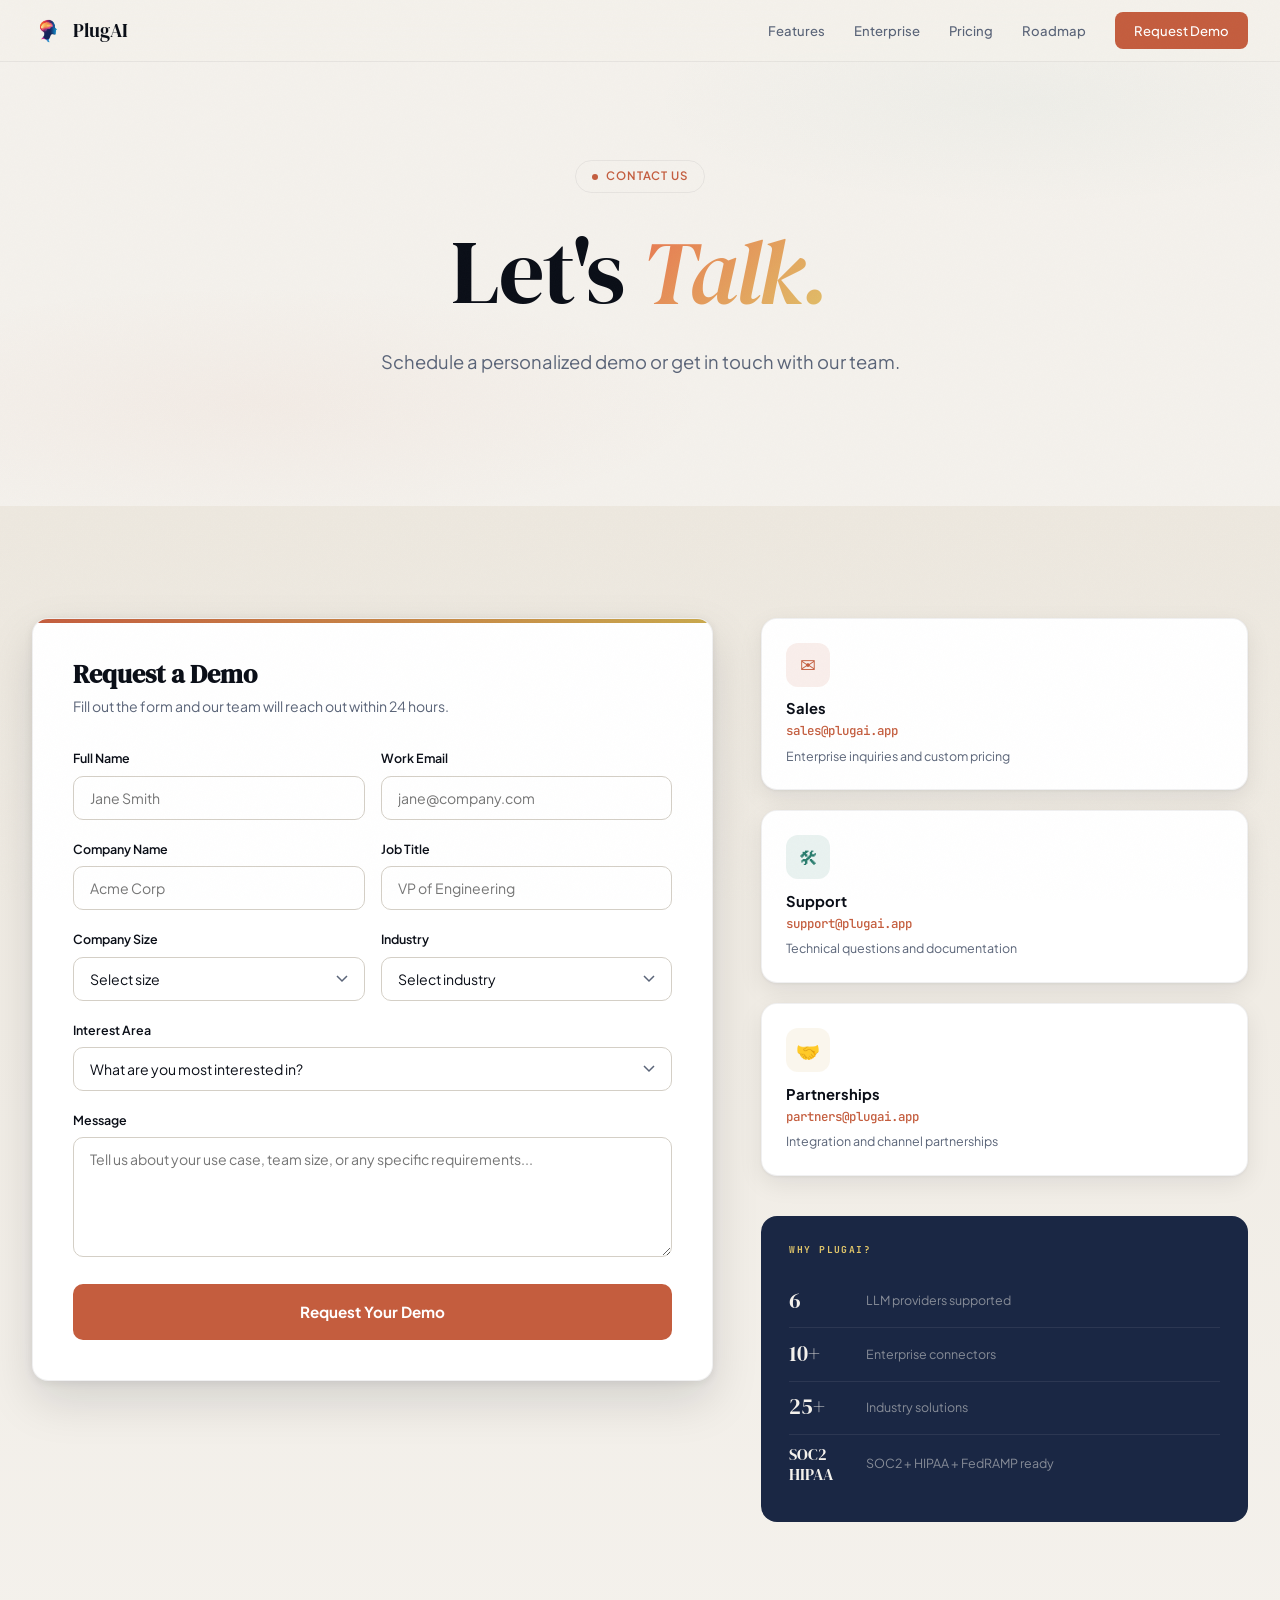
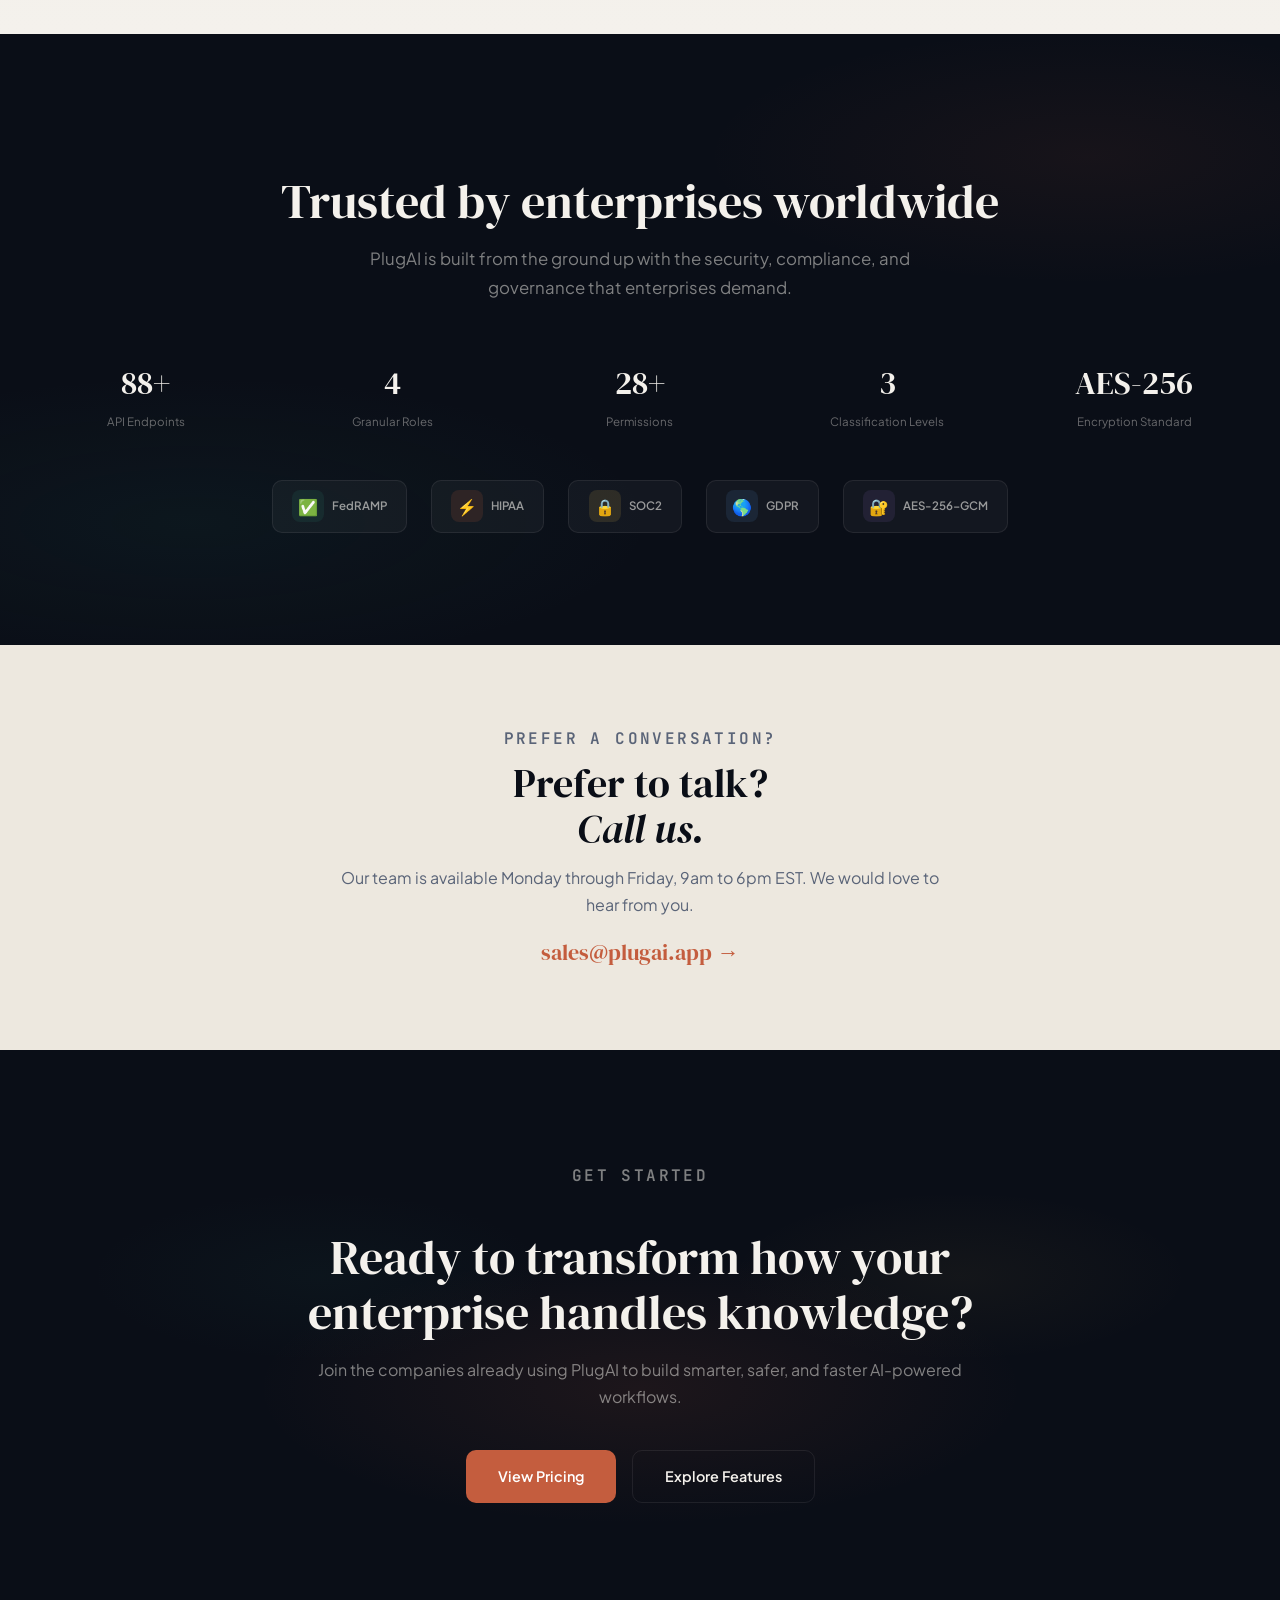
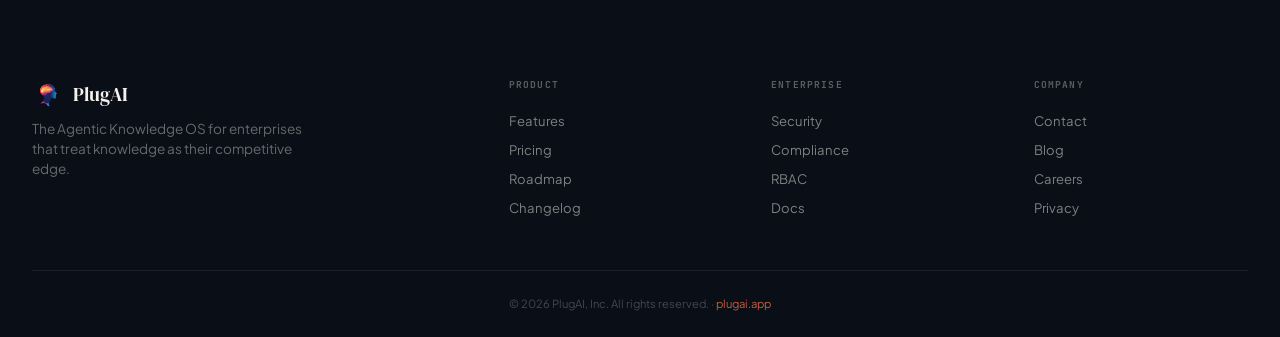
==== contact.html @ fadac8b7 "Add website pages, styles, and assets Co-Authored-By: Claude Opus 4.6 (1M context) <noreply@anthropi" ====
<!DOCTYPE html>
<html lang="en">
<head>
<meta charset="UTF-8">
<meta name="viewport" content="width=device-width, initial-scale=1.0">
<title>PlugAI — Contact & Request a Demo</title>
<link rel="preconnect" href="https://fonts.googleapis.com">
<link rel="preconnect" href="https://fonts.gstatic.com" crossorigin>
<link href="https://fonts.googleapis.com/css2?family=DM+Serif+Display:ital@0;1&family=JetBrains+Mono:wght@400;500;600&family=Plus+Jakarta+Sans:wght@300;400;500;600;700;800&display=swap" rel="stylesheet">
<link rel="stylesheet" href="style.css">
<style>
/* PAGE-SPECIFIC: Contact & Demo */

/* Hero compact */
.contact-hero{
  min-height:auto;padding:10rem 2rem 5rem;
}
.contact-hero .hero-inner{max-width:700px;}

/* Form area gradient */
.form-area{
  background:white;border-radius:var(--radius);padding:2.5rem;
  box-shadow:var(--shadow-lg);border:1px solid var(--edge);
  position:relative;overflow:hidden;
}
.form-area::before{
  content:'';position:absolute;top:0;left:0;right:0;height:4px;
  background:linear-gradient(90deg,var(--accent),var(--gold),var(--teal),var(--accent));
  background-size:300% 100%;
  animation:formGrad 6s ease-in-out infinite;
}
@keyframes formGrad{0%,100%{background-position:0% 50%}50%{background-position:100% 50%}}

.form-area h3{
  font-family:'DM Serif Display',serif;font-size:1.6rem;
  margin-bottom:.35rem;
}
.form-area .form-subtitle{
  font-size:.88rem;color:var(--slate);margin-bottom:2rem;
}

.form-row{display:grid;grid-template-columns:1fr 1fr;gap:1rem;}

.form-select{
  appearance:none;
  background-image:url("data:image/svg+xml,%3Csvg xmlns='http://www.w3.org/2000/svg' width='12' height='8'%3E%3Cpath d='M1 1l5 5 5-5' stroke='%235a6478' stroke-width='1.5' fill='none'/%3E%3C/svg%3E");
  background-repeat:no-repeat;background-position:right 1rem center;
  padding-right:2.5rem;cursor:pointer;
}

.btn-submit{
  width:100%;padding:1rem;border-radius:var(--radius-sm);
  background:var(--accent);color:white;border:none;
  font-size:.95rem;font-weight:700;cursor:pointer;
  transition:all .3s;position:relative;overflow:hidden;
}
.btn-submit:hover{background:var(--accent-glow);transform:translateY(-1px);box-shadow:0 8px 24px rgba(196,93,62,.25);}
.btn-submit::after{
  content:'';position:absolute;top:50%;left:50%;
  width:0;height:0;border-radius:50%;
  background:rgba(255,255,255,.15);
  transition:width .5s,height .5s,top .5s,left .5s;
}

/* Contact cards */
.contact-card{
  background:white;border-radius:var(--radius);padding:1.5rem;
  border:1px solid var(--edge);box-shadow:var(--shadow);
  transition:all .35s ease;position:relative;overflow:hidden;
}
.contact-card::before{
  content:'';position:absolute;bottom:0;left:0;right:0;height:3px;
  transform:scaleX(0);transition:transform .35s ease;
}
.contact-card:hover{
  box-shadow:var(--shadow-lg);transform:translateY(-3px);
}
.contact-card:hover::before{transform:scaleX(1);}
.contact-card:nth-child(1)::before{background:linear-gradient(90deg,var(--accent),var(--gold));}
.contact-card:nth-child(2)::before{background:linear-gradient(90deg,var(--teal),var(--teal-light));}
.contact-card:nth-child(3)::before{background:linear-gradient(90deg,var(--gold),var(--accent));}

.contact-card-icon{
  width:44px;height:44px;border-radius:12px;
  display:flex;align-items:center;justify-content:center;
  font-size:1.2rem;margin-bottom:.85rem;
}
.contact-card h4{font-size:.92rem;font-weight:700;margin-bottom:.2rem;}
.contact-card .contact-email{
  font-family:'JetBrains Mono',monospace;font-size:.78rem;
  color:var(--accent);font-weight:500;display:block;margin-bottom:.35rem;
}
.contact-card .contact-desc{font-size:.78rem;color:var(--slate);line-height:1.5;}

/* Quick facts */
.quick-facts{
  background:var(--navy);border-radius:var(--radius);padding:1.75rem;
  margin-top:1.25rem;
}
.quick-facts h4{
  font-family:'JetBrains Mono',monospace;font-size:.6rem;font-weight:700;
  letter-spacing:.15em;text-transform:uppercase;color:var(--gold-light);
  margin-bottom:1.25rem;
}
.fact-item{
  display:flex;align-items:center;gap:.75rem;
  padding:.55rem 0;border-bottom:1px solid var(--edge-d);
}
.fact-item:last-child{border-bottom:none;}
.fact-num{
  font-family:'DM Serif Display',serif;font-size:1.35rem;
  color:var(--paper);min-width:65px;
}
.fact-label{font-size:.78rem;color:rgba(244,241,236,.5);}

/* Two-col layout */
.contact-grid{
  display:grid;grid-template-columns:1.4fr 1fr;gap:3rem;align-items:start;
}

/* Right sidebar stack */
.contact-sidebar{display:flex;flex-direction:column;gap:1.25rem;}

/* Trust section */
.trust-stats{
  display:grid;grid-template-columns:repeat(5,1fr);gap:1.25rem;
  margin-bottom:3rem;
}
.trust-stat{text-align:center;}
.trust-stat-num{
  font-family:'DM Serif Display',serif;
  font-size:clamp(1.5rem,2.5vw,2.2rem);color:var(--paper);
}
.trust-stat-num span{color:var(--accent-glow);}
.trust-stat-label{font-size:.72rem;color:rgba(244,241,236,.4);margin-top:.25rem;}

.compliance-badges{
  display:flex;align-items:center;justify-content:center;gap:1.5rem;flex-wrap:wrap;
}
.compliance-badge{
  display:flex;align-items:center;gap:.5rem;
  padding:.6rem 1.2rem;border-radius:var(--radius-sm);
  border:1px solid var(--edge-d);background:rgba(244,241,236,.04);
  transition:all .3s;
}
.compliance-badge:hover{border-color:rgba(244,241,236,.12);background:rgba(244,241,236,.07);}
.compliance-badge-icon{
  width:32px;height:32px;border-radius:8px;
  display:flex;align-items:center;justify-content:center;font-size:1rem;
}
.compliance-badge-text{
  font-size:.72rem;font-weight:600;color:rgba(244,241,236,.6);
}

/* CTA call section */
.call-section{
  background:var(--paper-warm);padding:5rem 2rem;text-align:center;
}
.call-inner{max-width:600px;margin:0 auto;}
.call-inner h2{
  font-family:'DM Serif Display',serif;
  font-size:clamp(1.8rem,3.5vw,2.5rem);font-weight:400;
  margin-bottom:.75rem;line-height:1.15;
}
.call-inner p{font-size:1rem;color:var(--slate);line-height:1.7;margin-bottom:.5rem;}
.call-phone{
  font-family:'DM Serif Display',serif;font-size:1.4rem;
  color:var(--accent);display:inline-block;margin-top:.5rem;
}

/* Staggered reveal for contact cards */
.contact-sidebar .contact-card:nth-child(1){transition-delay:.1s;}
.contact-sidebar .contact-card:nth-child(2){transition-delay:.2s;}
.contact-sidebar .contact-card:nth-child(3){transition-delay:.3s;}

/* Form field focus label color */
.form-group:focus-within .form-label{color:var(--accent);}

/* Responsive */
@media(max-width:1024px){
  .contact-grid{grid-template-columns:1fr;gap:2.5rem;}
  .trust-stats{grid-template-columns:repeat(3,1fr);}
}
@media(max-width:768px){
  .contact-hero{padding:8rem 1.5rem 3rem;}
  .form-area{padding:1.75rem;}
  .form-row{grid-template-columns:1fr;}
  .trust-stats{grid-template-columns:repeat(2,1fr);}
  .compliance-badges{gap:.75rem;}
}
</style>
</head>
<body>

<!-- ═══ NAV (light) ═══ -->
<nav>
  <div class="nav-inner">
    <a href="index.html" class="nav-brand"><div class="nav-mark"><img src="plugai-logo.png" alt="PlugAI"></div><span>PlugAI</span></a>
    <div class="nav-menu" id="navMenu">
      <a href="features.html">Features</a><a href="enterprise.html">Enterprise</a>
      <a href="pricing.html">Pricing</a><a href="roadmap.html">Roadmap</a>
      <a href="contact.html" class="nav-cta">Request Demo</a>
    </div>
    <button class="nav-toggle" id="navToggle" aria-label="Menu"><span></span><span></span><span></span></button>
  </div>
</nav>

<!-- ═══ HERO ═══ -->
<section class="hero hero-light contact-hero">
  <div class="hero-inner">
    <div class="hero-eyebrow rv">Contact Us</div>
    <h1 class="rv" style="transition-delay:.1s;">Let's <em>Talk.</em></h1>
    <p class="hero-sub rv" style="transition-delay:.2s;">Schedule a personalized demo or get in touch with our team.</p>
  </div>
</section>

<!-- ═══ MAIN FORM + CONTACT SECTION ═══ -->
<section class="sec-warm">
  <div class="sec-inner">
    <div class="contact-grid">

      <!-- Left: Form -->
      <div class="form-area rv">
        <h3>Request a Demo</h3>
        <p class="form-subtitle">Fill out the form and our team will reach out within 24 hours.</p>
        <form id="demoForm" onsubmit="return false;">
          <div class="form-row">
            <div class="form-group">
              <label class="form-label" for="fullName">Full Name</label>
              <input class="form-input" type="text" id="fullName" name="fullName" placeholder="Jane Smith" required>
            </div>
            <div class="form-group">
              <label class="form-label" for="workEmail">Work Email</label>
              <input class="form-input" type="email" id="workEmail" name="workEmail" placeholder="jane@company.com" required>
            </div>
          </div>
          <div class="form-row">
            <div class="form-group">
              <label class="form-label" for="company">Company Name</label>
              <input class="form-input" type="text" id="company" name="company" placeholder="Acme Corp" required>
            </div>
            <div class="form-group">
              <label class="form-label" for="jobTitle">Job Title</label>
              <input class="form-input" type="text" id="jobTitle" name="jobTitle" placeholder="VP of Engineering">
            </div>
          </div>
          <div class="form-row">
            <div class="form-group">
              <label class="form-label" for="companySize">Company Size</label>
              <select class="form-select" id="companySize" name="companySize" required>
                <option value="" disabled selected>Select size</option>
                <option value="1-50">1 - 50</option>
                <option value="51-200">51 - 200</option>
                <option value="201-1000">201 - 1,000</option>
                <option value="1001-5000">1,001 - 5,000</option>
                <option value="5000+">5,000+</option>
              </select>
            </div>
            <div class="form-group">
              <label class="form-label" for="industry">Industry</label>
              <select class="form-select" id="industry" name="industry" required>
                <option value="" disabled selected>Select industry</option>
                <option value="Healthcare">Healthcare</option>
                <option value="Financial Services">Financial Services</option>
                <option value="Legal">Legal</option>
                <option value="Manufacturing">Manufacturing</option>
                <option value="Technology">Technology</option>
                <option value="Government">Government</option>
                <option value="Defense">Defense</option>
                <option value="Education">Education</option>
                <option value="Consulting">Consulting</option>
                <option value="Retail">Retail</option>
                <option value="Other">Other</option>
              </select>
            </div>
          </div>
          <div class="form-group">
            <label class="form-label" for="interest">Interest Area</label>
            <select class="form-select" id="interest" name="interest" required>
              <option value="" disabled selected>What are you most interested in?</option>
              <option value="Knowledge Management">Knowledge Management</option>
              <option value="AI Chat (CwyoD)">AI Chat (CwyoD)</option>
              <option value="Agent Builder">Agent Builder</option>
              <option value="Enterprise Security">Enterprise Security</option>
              <option value="Full Platform Demo">Full Platform Demo</option>
            </select>
          </div>
          <div class="form-group">
            <label class="form-label" for="message">Message</label>
            <textarea class="form-textarea" id="message" name="message" placeholder="Tell us about your use case, team size, or any specific requirements..."></textarea>
          </div>
          <button type="submit" class="btn-submit">Request Your Demo</button>
        </form>
      </div>

      <!-- Right: Contact info + Quick facts -->
      <div class="contact-sidebar">

        <!-- Sales -->
        <div class="contact-card rv">
          <div class="contact-card-icon" style="background:rgba(196,93,62,.1);color:var(--accent);">&#9993;</div>
          <h4>Sales</h4>
          <a href="mailto:sales@plugai.app" class="contact-email">sales@plugai.app</a>
          <p class="contact-desc">Enterprise inquiries and custom pricing</p>
        </div>

        <!-- Support -->
        <div class="contact-card rv">
          <div class="contact-card-icon" style="background:rgba(42,125,110,.1);color:var(--teal);">&#128736;</div>
          <h4>Support</h4>
          <a href="mailto:support@plugai.app" class="contact-email">support@plugai.app</a>
          <p class="contact-desc">Technical questions and documentation</p>
        </div>

        <!-- Partnerships -->
        <div class="contact-card rv">
          <div class="contact-card-icon" style="background:rgba(201,168,76,.1);color:var(--gold);">&#129309;</div>
          <h4>Partnerships</h4>
          <a href="mailto:partners@plugai.app" class="contact-email">partners@plugai.app</a>
          <p class="contact-desc">Integration and channel partnerships</p>
        </div>

        <!-- Quick Facts -->
        <div class="quick-facts rv" style="transition-delay:.35s;">
          <h4>Why PlugAI?</h4>
          <div class="fact-item">
            <span class="fact-num">6</span>
            <span class="fact-label">LLM providers supported</span>
          </div>
          <div class="fact-item">
            <span class="fact-num">10+</span>
            <span class="fact-label">Enterprise connectors</span>
          </div>
          <div class="fact-item">
            <span class="fact-num">25+</span>
            <span class="fact-label">Industry solutions</span>
          </div>
          <div class="fact-item">
            <span class="fact-num" style="font-size:1rem;line-height:1.3;">SOC2<br>HIPAA</span>
            <span class="fact-label">SOC2 + HIPAA + FedRAMP ready</span>
          </div>
        </div>

      </div>
    </div>
  </div>
</section>

<!-- ═══ TRUST SECTION ═══ -->
<section class="sec-dark">
  <div class="sec-inner" style="text-align:center;">
    <p class="label label-dark rv">Enterprise Ready</p>
    <h2 class="stitle rv" style="transition-delay:.1s;color:var(--paper);">Trusted by enterprises worldwide</h2>
    <p class="sdesc sdesc-dark rv" style="transition-delay:.2s;margin:0 auto 3.5rem;">PlugAI is built from the ground up with the security, compliance, and governance that enterprises demand.</p>

    <!-- Stats -->
    <div class="trust-stats rv" style="transition-delay:.25s;">
      <div class="trust-stat">
        <div class="trust-stat-num" data-count="108" data-suffix="+">0</div>
        <div class="trust-stat-label">API Endpoints</div>
      </div>
      <div class="trust-stat">
        <div class="trust-stat-num" data-count="6">0</div>
        <div class="trust-stat-label">Granular Roles</div>
      </div>
      <div class="trust-stat">
        <div class="trust-stat-num" data-count="35" data-suffix="+">0</div>
        <div class="trust-stat-label">Permissions</div>
      </div>
      <div class="trust-stat">
        <div class="trust-stat-num" data-count="4">0</div>
        <div class="trust-stat-label">Classification Levels</div>
      </div>
      <div class="trust-stat">
        <div class="trust-stat-num">AES-256</div>
        <div class="trust-stat-label">Encryption Standard</div>
      </div>
    </div>

    <!-- Compliance badges -->
    <div class="compliance-badges rv" style="transition-delay:.35s;">
      <div class="compliance-badge">
        <div class="compliance-badge-icon" style="background:rgba(42,125,110,.15);color:var(--teal-light);">&#9989;</div>
        <span class="compliance-badge-text">FedRAMP</span>
      </div>
      <div class="compliance-badge">
        <div class="compliance-badge-icon" style="background:rgba(196,93,62,.15);color:var(--accent-glow);">&#9889;</div>
        <span class="compliance-badge-text">HIPAA</span>
      </div>
      <div class="compliance-badge">
        <div class="compliance-badge-icon" style="background:rgba(201,168,76,.15);color:var(--gold-light);">&#128274;</div>
        <span class="compliance-badge-text">SOC2</span>
      </div>
      <div class="compliance-badge">
        <div class="compliance-badge-icon" style="background:rgba(74,127,181,.15);color:var(--sky);">&#127758;</div>
        <span class="compliance-badge-text">GDPR</span>
      </div>
      <div class="compliance-badge">
        <div class="compliance-badge-icon" style="background:rgba(123,94,167,.15);color:var(--violet);">&#128272;</div>
        <span class="compliance-badge-text">AES-256-GCM</span>
      </div>
    </div>
  </div>
</section>

<!-- ═══ CALL CTA ═══ -->
<section class="call-section">
  <div class="call-inner rv">
    <p class="label">Prefer a conversation?</p>
    <h2>Prefer to talk?<br><em style="font-style:italic;">Call us.</em></h2>
    <p>Our team is available Monday through Friday, 9am to 6pm EST. We would love to hear from you.</p>
    <a href="mailto:sales@plugai.app" class="call-phone">sales@plugai.app &rarr;</a>
  </div>
</section>

<!-- ═══ CTA SECTION ═══ -->
<section class="cta-section">
  <div class="cta-inner rv">
    <p class="label label-dark">Get Started</p>
    <h2>Ready to transform how your<br>enterprise handles knowledge?</h2>
    <p>Join the companies already using PlugAI to build smarter, safer, and faster AI-powered workflows.</p>
    <div style="display:flex;gap:1rem;justify-content:center;flex-wrap:wrap;">
      <a href="pricing.html" class="btn btn-primary">View Pricing</a>
      <a href="features.html" class="btn btn-ghost-dark">Explore Features</a>
    </div>
  </div>
</section>

<!-- ═══ FOOTER ═══ -->
<footer>
  <div class="footer-inner">
    <div class="footer-brand">
      <a href="index.html" class="nav-brand">
        <div class="nav-mark"><img src="plugai-logo-white.png" alt="PlugAI"></div>
        <span style="color:var(--paper);">PlugAI</span>
      </a>
      <p>The Agentic Knowledge OS for enterprises that treat knowledge as their competitive edge.</p>
    </div>
    <div class="footer-col">
      <h4>Product</h4>
      <a href="features.html">Features</a>
      <a href="pricing.html">Pricing</a>
      <a href="roadmap.html">Roadmap</a>
      <a href="#">Changelog</a>
    </div>
    <div class="footer-col">
      <h4>Enterprise</h4>
      <a href="enterprise.html">Security</a>
      <a href="enterprise.html">Compliance</a>
      <a href="enterprise.html">RBAC</a>
      <a href="#">Docs</a>
    </div>
    <div class="footer-col">
      <h4>Company</h4>
      <a href="contact.html">Contact</a>
      <a href="#">Blog</a>
      <a href="#">Careers</a>
      <a href="#">Privacy</a>
    </div>
  </div>
  <div class="footer-bottom">
    <p>&copy; 2026 PlugAI, Inc. All rights reserved. &middot; <span>plugai.app</span></p>
  </div>
</footer>

<script src="main.js"></script>
</body>
</html>
---- style.css ----
/* ═══════════════════════════════════════════════════════
   PLUGAI — Shared Design System
   Aesthetic: Editorial Luxury · Warm Cement + Dark Navy
   ═══════════════════════════════════════════════════════ */

/* ─── TOKENS ─── */
:root {
  --ink: #0a0e17;
  --surface: #0f1420;
  --paper: #f4f1ec;
  --paper-warm: #ede8df;
  --white: #ffffff;
  --navy: #1a2744;
  --accent: #c45d3e;
  --accent-glow: #e8734f;
  --teal: #2a7d6e;
  --teal-light: #3ba692;
  --gold: #c9a84c;
  --gold-light: #e0c56a;
  --violet: #7b5ea7;
  --sky: #4a7fb5;
  --rose: #e05670;
  --slate: #5a6478;
  --mist: #d4cfc6;
  --edge: rgba(10,14,23,0.06);
  --edge-d: rgba(244,241,236,0.08);
  --shadow: 0 1px 3px rgba(10,14,23,0.05),0 8px 24px rgba(10,14,23,0.08);
  --shadow-lg: 0 2px 8px rgba(10,14,23,0.08),0 20px 48px rgba(10,14,23,0.13);
  --radius: 16px;
  --radius-sm: 10px;
  --radius-xs: 6px;
}

/* ─── RESET ─── */
*,*::before,*::after{margin:0;padding:0;box-sizing:border-box;}
html{scroll-behavior:smooth;scroll-padding-top:80px;}
body{
  font-family:'Plus Jakarta Sans',sans-serif;
  background:var(--paper);color:var(--ink);
  overflow-x:hidden;-webkit-font-smoothing:antialiased;
  line-height:1.6;
}
img{max-width:100%;display:block;}
a{text-decoration:none;color:inherit;}
ul,ol{list-style:none;}
button{font:inherit;cursor:pointer;border:none;background:none;}

/* ─── GRAIN ─── */
body::before{
  content:'';position:fixed;inset:0;pointer-events:none;z-index:9999;opacity:.022;
  background-image:url("data:image/svg+xml,%3Csvg viewBox='0 0 256 256' xmlns='http://www.w3.org/2000/svg'%3E%3Cfilter id='n'%3E%3CfeTurbulence type='fractalNoise' baseFrequency='.85' numOctaves='4' stitchTiles='stitch'/%3E%3C/filter%3E%3Crect width='100%25' height='100%25' filter='url(%23n)'/%3E%3C/svg%3E");
  background-size:256px;
}

/* ─── NAV ─── */
nav{
  position:fixed;top:0;left:0;right:0;z-index:100;
  backdrop-filter:blur(16px);
  border-bottom:1px solid var(--edge);
  transition:background .3s,box-shadow .3s;
}
nav.scrolled{box-shadow:0 1px 12px rgba(10,14,23,0.06);}
nav.nav-dark{border-bottom-color:var(--edge-d);}
.nav-inner{
  max-width:1300px;margin:0 auto;
  padding:.75rem 2rem;
  display:flex;align-items:center;justify-content:space-between;
}
.nav-brand{display:flex;align-items:center;gap:.55rem;text-decoration:none;}
.nav-mark{
  width:32px;height:32px;border-radius:8px;overflow:hidden;
  display:flex;align-items:center;justify-content:center;flex-shrink:0;
}
.nav-mark img{width:100%;height:100%;object-fit:cover;}
.nav-brand span{
  font-family:'DM Serif Display',serif;font-size:1.2rem;
}
.nav-menu{display:flex;align-items:center;gap:1.8rem;}
.nav-menu a{font-size:.82rem;font-weight:500;transition:color .2s;}
.nav-menu a:hover{color:var(--accent);}
.nav-cta{
  padding:.5rem 1.2rem;border-radius:8px;
  background:var(--accent);color:white!important;
  font-weight:600;transition:all .2s;
}
.nav-cta:hover{background:var(--accent-glow);}

/* Nav light/dark */
nav:not(.nav-dark){background:rgba(244,241,236,0.85);}
nav:not(.nav-dark) .nav-menu a{color:var(--slate);}
nav:not(.nav-dark) .nav-brand span{color:var(--ink);}
nav.nav-dark{background:rgba(10,14,23,0.85);}
nav.nav-dark .nav-menu a{color:rgba(244,241,236,0.55);}
nav.nav-dark .nav-menu a:hover{color:var(--paper);}
nav.nav-dark .nav-brand span{color:var(--paper);}

/* Mobile menu */
.nav-toggle{display:none;flex-direction:column;gap:4px;padding:4px;}
.nav-toggle span{display:block;width:20px;height:2px;background:var(--ink);border-radius:1px;transition:all .3s;}
nav.nav-dark .nav-toggle span{background:var(--paper);}

/* ─── TYPOGRAPHY ─── */
.serif{font-family:'DM Serif Display',serif;font-weight:400;}
.mono{font-family:'JetBrains Mono',monospace;}
h1,h2,h3,h4,h5,h6{line-height:1.2;}

.label{
  font-family:'JetBrains Mono',monospace;font-size:.68rem;font-weight:600;
  letter-spacing:.15em;text-transform:uppercase;color:var(--accent);
  margin-bottom:.75rem;
}
.label-dark{color:var(--gold-light);}
.stitle{
  font-family:'DM Serif Display',serif;
  font-size:clamp(2rem,4vw,3rem);font-weight:400;
  line-height:1.12;margin-bottom:1rem;
}
.sdesc{
  font-size:1.05rem;line-height:1.7;color:var(--slate);
  max-width:620px;margin-bottom:3rem;
}
.sdesc-dark{color:rgba(244,241,236,.5);}

/* ─── SECTIONS ─── */
.sec{padding:7rem 2rem;}
.sec-inner{max-width:1300px;margin:0 auto;}
.sec-dark{
  background:var(--ink);color:var(--paper);padding:7rem 2rem;
  position:relative;overflow:hidden;
}
.sec-dark::before{
  content:'';position:absolute;inset:0;
  background:
    radial-gradient(ellipse 60% 40% at 15% 80%,rgba(42,125,110,.08),transparent 60%),
    radial-gradient(ellipse 50% 35% at 85% 20%,rgba(196,93,62,.07),transparent 60%);
}
.sec-dark .sec-inner{position:relative;}
.sec-warm{
  background:linear-gradient(180deg,var(--paper-warm),var(--paper));
  padding:7rem 2rem;
}

/* ─── GRIDS ─── */
.grid-2{display:grid;grid-template-columns:repeat(2,1fr);gap:1.5rem;}
.grid-3{display:grid;grid-template-columns:repeat(3,1fr);gap:1.5rem;}
.grid-4{display:grid;grid-template-columns:repeat(4,1fr);gap:1.25rem;}
.grid-5{display:grid;grid-template-columns:repeat(5,1fr);gap:1rem;}
.grid-6{display:grid;grid-template-columns:repeat(6,1fr);gap:1rem;}
.grid-2-1{display:grid;grid-template-columns:2fr 1fr;gap:2rem;align-items:start;}

/* ─── CARDS ─── */
.card{
  background:var(--white);border-radius:var(--radius);
  padding:2rem;box-shadow:var(--shadow);
  border:1px solid var(--edge);transition:all .3s ease;
}
.card:hover{box-shadow:var(--shadow-lg);transform:translateY(-2px);}
.card-dark{
  background:rgba(244,241,236,.04);border:1px solid var(--edge-d);
  border-radius:var(--radius);padding:2rem;transition:all .3s;
}
.card-dark:hover{background:rgba(244,241,236,.07);border-color:rgba(244,241,236,.12);}

/* Feature card with top accent strip */
.card-accent{position:relative;overflow:hidden;}
.card-accent::before{
  content:'';position:absolute;top:0;left:0;right:0;height:3px;
}
.card-accent:nth-child(6n+1)::before{background:linear-gradient(90deg,var(--accent),var(--gold));}
.card-accent:nth-child(6n+2)::before{background:linear-gradient(90deg,var(--teal),var(--teal-light));}
.card-accent:nth-child(6n+3)::before{background:linear-gradient(90deg,var(--violet),#b088d4);}
.card-accent:nth-child(6n+4)::before{background:linear-gradient(90deg,var(--gold),var(--accent));}
.card-accent:nth-child(6n+5)::before{background:linear-gradient(90deg,var(--sky),var(--teal));}
.card-accent:nth-child(6n+6)::before{background:linear-gradient(90deg,var(--rose),var(--violet));}

/* ─── ICON BOXES ─── */
.icon-box{
  width:48px;height:48px;border-radius:12px;
  display:flex;align-items:center;justify-content:center;
  margin-bottom:1rem;font-size:1.3rem;flex-shrink:0;
}
.icon-box-sm{width:36px;height:36px;border-radius:9px;font-size:1rem;}

/* ─── BUTTONS ─── */
.btn{
  display:inline-flex;align-items:center;gap:.5rem;
  padding:.85rem 2rem;border-radius:var(--radius-sm);
  font-size:.9rem;font-weight:600;transition:all .25s;cursor:pointer;
}
.btn-primary{background:var(--accent);color:white;}
.btn-primary:hover{background:var(--accent-glow);transform:translateY(-1px);}
.btn-ghost{
  background:transparent;border:1px solid var(--edge);color:var(--ink);
}
.btn-ghost:hover{border-color:var(--accent);color:var(--accent);}
.btn-ghost-dark{
  background:transparent;border:1px solid var(--edge-d);color:var(--paper);
}
.btn-ghost-dark:hover{border-color:rgba(244,241,236,.2);background:rgba(244,241,236,.04);}

/* ─── BADGES/TAGS ─── */
.badge{
  display:inline-flex;align-items:center;gap:.35rem;
  font-family:'JetBrains Mono',monospace;font-size:.6rem;font-weight:600;
  padding:.2rem .55rem;border-radius:4px;letter-spacing:.04em;
}
.tag{
  font-family:'JetBrains Mono',monospace;font-size:.58rem;
  padding:.2rem .5rem;border-radius:4px;letter-spacing:.02em;
}

/* ─── CHECK MARKS (Matrix) ─── */
.chk{
  display:inline-flex;align-items:center;justify-content:center;
  width:24px;height:24px;border-radius:6px;font-size:.7rem;
}
.chk-y{background:rgba(42,125,110,.1);color:var(--teal);}
.chk-n{background:rgba(10,14,23,.03);color:rgba(10,14,23,.15);}
.chk-s{background:rgba(196,93,62,.1);color:var(--accent);}

/* ─── TABLES ─── */
.tbl{
  width:100%;border-collapse:separate;border-spacing:0;
  background:white;border-radius:var(--radius);overflow:hidden;
  box-shadow:var(--shadow);font-size:.8rem;
}
.tbl thead{background:var(--navy);color:var(--paper);}
.tbl th{
  padding:1rem .75rem;font-weight:600;text-align:center;
  font-size:.7rem;letter-spacing:.06em;text-transform:uppercase;
}
.tbl th:first-child{text-align:left;padding-left:1.5rem;min-width:200px;}
.tbl td{padding:.75rem;text-align:center;border-bottom:1px solid var(--edge);}
.tbl td:first-child{text-align:left;padding-left:1.5rem;font-weight:500;}
.tbl tbody tr:hover{background:rgba(244,241,236,.4);}
.tbl .cat-row td{
  background:var(--paper);font-family:'JetBrains Mono',monospace;
  font-size:.65rem;font-weight:700;letter-spacing:.12em;
  text-transform:uppercase;color:var(--slate);padding:.6rem 1.5rem;
}

/* ─── HERO ─── */
.hero{
  position:relative;min-height:100vh;
  display:flex;flex-direction:column;align-items:center;justify-content:center;
  padding:8rem 2rem 4rem;overflow:hidden;
}
.hero-dark{background:var(--ink);color:var(--paper);}
.hero-dark::before{
  content:'';position:absolute;inset:0;
  background:
    radial-gradient(ellipse 70% 50% at 25% 75%,rgba(196,93,62,.12),transparent 60%),
    radial-gradient(ellipse 50% 40% at 75% 25%,rgba(42,125,110,.08),transparent 60%),
    radial-gradient(ellipse 80% 60% at 50% 50%,rgba(26,39,68,.4),transparent 70%);
}
.hero-dark::after{
  content:'';position:absolute;inset:0;
  background-image:
    linear-gradient(rgba(244,241,236,.02) 1px,transparent 1px),
    linear-gradient(90deg,rgba(244,241,236,.02) 1px,transparent 1px);
  background-size:80px 80px;
  mask-image:radial-gradient(ellipse 70% 60% at 50% 50%,black,transparent);
}
.hero-light{background:var(--paper);}
.hero-light::before{
  content:'';position:absolute;inset:0;
  background:
    radial-gradient(ellipse 60% 40% at 20% 80%,rgba(196,93,62,.04),transparent 60%),
    radial-gradient(ellipse 50% 35% at 80% 20%,rgba(42,125,110,.03),transparent 60%);
}
.hero-inner{position:relative;z-index:2;text-align:center;max-width:960px;}
.hero-eyebrow{
  display:inline-flex;align-items:center;gap:.5rem;
  padding:.4rem 1rem;border:1px solid;border-radius:100px;
  font-size:.72rem;font-weight:600;letter-spacing:.08em;text-transform:uppercase;
  margin-bottom:2rem;
}
.hero-dark .hero-eyebrow{border-color:rgba(244,241,236,.12);color:var(--gold-light);}
.hero-light .hero-eyebrow{border-color:var(--edge);color:var(--accent);}
.hero-eyebrow::before{
  content:'';width:6px;height:6px;border-radius:50%;
  animation:pulse 2s ease-in-out infinite;
}
.hero-dark .hero-eyebrow::before{background:var(--gold);}
.hero-light .hero-eyebrow::before{background:var(--accent);}
@keyframes pulse{0%,100%{opacity:1;transform:scale(1)}50%{opacity:.4;transform:scale(1.4)}}

.hero h1{
  font-family:'DM Serif Display',serif;
  font-size:clamp(3rem,7vw,6rem);font-weight:400;
  line-height:1.04;letter-spacing:-.02em;margin-bottom:1.75rem;
}
.hero h1 em{
  font-style:italic;
  background:linear-gradient(135deg,var(--accent-glow),var(--gold-light));
  -webkit-background-clip:text;-webkit-text-fill-color:transparent;background-clip:text;
}
.hero-sub{
  font-size:1.15rem;line-height:1.7;max-width:620px;margin:0 auto 3rem;
}
.hero-dark .hero-sub{color:rgba(244,241,236,.55);}
.hero-light .hero-sub{color:var(--slate);}
.hero-actions{display:flex;gap:1rem;justify-content:center;flex-wrap:wrap;}

/* ─── STATS BAR ─── */
.stats-bar{background:var(--navy);padding:3rem 2rem;}
.stats-bar-inner{
  max-width:1200px;margin:0 auto;
  display:grid;grid-template-columns:repeat(4,1fr);gap:2rem;text-align:center;
}
.stat-num{font-family:'DM Serif Display',serif;font-size:clamp(2rem,3.5vw,3rem);color:var(--paper);}
.stat-num span{color:var(--accent-glow);}
.stat-label{font-size:.78rem;color:rgba(244,241,236,.4);margin-top:.3rem;}

/* ─── DASHBOARD MOCK ─── */
.mock-frame{
  width:100%;max-width:1100px;margin:0 auto;
  border-radius:var(--radius);overflow:hidden;
  border:1px solid var(--edge-d);
  box-shadow:0 4px 60px rgba(0,0,0,.4),0 0 80px rgba(196,93,62,.04);
  position:relative;z-index:2;
}
.mock-bar{
  background:var(--surface);padding:.55rem 1rem;
  display:flex;align-items:center;gap:.45rem;
  border-bottom:1px solid var(--edge-d);
}
.mock-dot{width:10px;height:10px;border-radius:50%;}
.mock-dot-r{background:#ff5f57;}.mock-dot-y{background:#febc2e;}.mock-dot-g{background:#28c840;}
.mock-url{
  flex:1;text-align:center;font-family:'JetBrains Mono',monospace;
  font-size:.58rem;color:rgba(244,241,236,.25);
}
.mock-body{display:grid;grid-template-columns:190px 1fr;background:var(--ink);min-height:400px;}
.mock-sb{background:var(--surface);border-right:1px solid var(--edge-d);padding:.8rem 0;font-size:.65rem;}
.mock-sb-logo{
  padding:0 .7rem .6rem;display:flex;align-items:center;gap:.35rem;
  border-bottom:1px solid var(--edge-d);margin-bottom:.5rem;
}
.mock-sb-logo-mark{
  width:20px;height:20px;border-radius:5px;
  background:linear-gradient(135deg,var(--accent),var(--gold));
}
.mock-sb-logo span{font-weight:700;color:var(--paper);font-size:.7rem;}
.mock-sb-sec{
  font-family:'JetBrains Mono',monospace;font-size:.45rem;font-weight:600;
  letter-spacing:.12em;text-transform:uppercase;color:rgba(244,241,236,.25);
  padding:.5rem .7rem .2rem;
}
.mock-sb-item{
  padding:.3rem .7rem;color:rgba(244,241,236,.45);
  display:flex;align-items:center;gap:.4rem;
  border-left:2px solid transparent;font-size:.62rem;
}
.mock-sb-item.active{color:var(--gold);background:rgba(240,165,0,.08);border-left-color:var(--gold);}
.mock-main{padding:.8rem 1rem;display:flex;flex-direction:column;gap:.55rem;}
.mock-hdr{display:flex;justify-content:space-between;align-items:center;}
.mock-hdr h3{font-size:.8rem;font-weight:700;color:var(--paper);}
.mock-live{
  font-family:'JetBrains Mono',monospace;font-size:.48rem;
  padding:.15rem .4rem;border-radius:4px;
  background:rgba(42,125,110,.1);color:var(--teal-light);
  display:flex;align-items:center;gap:.25rem;
}
.mock-live::before{
  content:'';width:5px;height:5px;border-radius:50%;
  background:var(--teal-light);animation:pulse 2s infinite;
}
.mock-kpis{display:grid;grid-template-columns:repeat(4,1fr);gap:.4rem;}
.mock-kpi{
  background:rgba(244,241,236,.03);border:1px solid var(--edge-d);
  border-radius:8px;padding:.45rem .55rem;
}
.mock-kpi-lbl{font-size:.45rem;color:rgba(244,241,236,.3);}
.mock-kpi-val{font-family:'DM Serif Display',serif;font-size:.95rem;color:var(--paper);}
.mock-charts{display:grid;grid-template-columns:5fr 3fr;gap:.4rem;}
.mock-chart{
  background:rgba(244,241,236,.03);border:1px solid var(--edge-d);
  border-radius:8px;padding:.55rem;
}
.mock-chart-lbl{font-size:.48rem;color:rgba(244,241,236,.3);margin-bottom:.4rem;}
.mock-bars-row{display:flex;align-items:flex-end;gap:2px;height:65px;}
.mock-bar-col{
  flex:1;border-radius:2px 2px 0 0;
  background:linear-gradient(180deg,var(--accent),rgba(232,115,79,.25));
  animation:barUp 1.2s ease-out both;
}
@keyframes barUp{from{height:0!important}}
.mock-donut{
  width:65px;height:65px;border-radius:50%;margin:0 auto;position:relative;
  background:conic-gradient(var(--teal) 0deg 130deg,var(--sky) 130deg 220deg,var(--gold) 220deg 300deg,var(--violet) 300deg 360deg);
}
.mock-donut::after{
  content:'87%';position:absolute;inset:8px;border-radius:50%;
  background:rgba(244,241,236,.03);border:1px solid var(--edge-d);
  display:flex;align-items:center;justify-content:center;
  font-family:'DM Serif Display',serif;font-size:.65rem;color:var(--paper);
}
.mock-activity{
  background:rgba(244,241,236,.03);border:1px solid var(--edge-d);
  border-radius:8px;padding:.55rem;font-size:.5rem;color:rgba(244,241,236,.4);
}
.mock-activity-lbl{font-size:.48rem;color:rgba(244,241,236,.3);margin-bottom:.35rem;}
.mock-activity-row{display:flex;align-items:center;gap:.3rem;padding:.18rem 0;}
.mock-activity-dot{width:5px;height:5px;border-radius:50%;flex-shrink:0;}

/* ─── TIMELINE ─── */
.timeline{position:relative;padding-left:80px;}
.timeline::before{
  content:'';position:absolute;left:39px;top:0;bottom:0;width:2px;
  background:linear-gradient(180deg,var(--accent),var(--teal),var(--violet),var(--gold));
}
.tl-phase{position:relative;margin-bottom:4rem;}
.tl-phase:last-child{margin-bottom:0;}
.tl-dot{
  position:absolute;left:-41px;top:8px;
  width:16px;height:16px;border-radius:50%;
  display:flex;align-items:center;justify-content:center;
}
.tl-dot::after{content:'';width:8px;height:8px;border-radius:50%;}

/* ─── PRICING ─── */
.price-card{
  background:white;border-radius:18px;padding:2.5rem 2rem;
  box-shadow:var(--shadow);border:1px solid var(--edge);
  transition:all .3s;position:relative;
}
.price-card:hover{box-shadow:var(--shadow-lg);transform:translateY(-3px);}
.price-card.featured{
  background:var(--navy);color:var(--paper);border:none;
  box-shadow:0 4px 24px rgba(26,39,68,.3);
}
.price-popular{
  position:absolute;top:-12px;left:50%;transform:translateX(-50%);
  padding:.3rem 1rem;border-radius:100px;
  background:var(--accent);color:white;
  font-size:.65rem;font-weight:700;letter-spacing:.06em;
  text-transform:uppercase;white-space:nowrap;
}
.price-tier{
  font-family:'JetBrains Mono',monospace;font-size:.6rem;
  font-weight:700;letter-spacing:.15em;text-transform:uppercase;
  margin-bottom:1.25rem;display:block;
}
.price-amount{
  font-family:'DM Serif Display',serif;font-size:2.8rem;
  line-height:1;margin-bottom:.15rem;
}
.price-label{font-size:.75rem;color:var(--slate);margin-bottom:1.75rem;}
.price-card.featured .price-label{color:rgba(244,241,236,.5);}
.price-divider{width:100%;height:1px;margin-bottom:1.5rem;}
.price-card:not(.featured) .price-divider{background:var(--edge);}
.price-card.featured .price-divider{background:var(--edge-d);}
.price-features li{
  font-size:.78rem;color:var(--slate);
  display:flex;align-items:flex-start;gap:.5rem;line-height:1.4;
  padding:.28rem 0;
}
.price-card.featured .price-features li{color:rgba(244,241,236,.55);}
.price-features li::before{
  content:'\2192';font-family:'JetBrains Mono',monospace;
  font-size:.65rem;flex-shrink:0;margin-top:.15rem;
}
.price-card.featured .price-features li::before{color:var(--gold-light);}

/* ─── FORM ─── */
.form-group{margin-bottom:1.25rem;}
.form-label{
  display:block;font-size:.78rem;font-weight:600;
  margin-bottom:.4rem;color:var(--ink);
}
.form-input,.form-select,.form-textarea{
  width:100%;padding:.75rem 1rem;border-radius:var(--radius-sm);
  border:1px solid var(--mist);background:white;
  font-family:inherit;font-size:.88rem;color:var(--ink);
  transition:border-color .2s,box-shadow .2s;
}
.form-input:focus,.form-select:focus,.form-textarea:focus{
  outline:none;border-color:var(--accent);
  box-shadow:0 0 0 3px rgba(196,93,62,.1);
}
.form-textarea{resize:vertical;min-height:120px;}

/* ─── CONNECTOR ICONS ─── */
.conn-card{
  background:white;border-radius:14px;padding:1.25rem .8rem;
  box-shadow:var(--shadow);border:1px solid var(--edge);
  text-align:center;transition:all .3s;
}
.conn-card:hover{box-shadow:var(--shadow-lg);transform:translateY(-3px);}
.conn-icon{
  width:44px;height:44px;border-radius:11px;
  margin:0 auto .6rem;display:flex;align-items:center;
  justify-content:center;font-size:1.3rem;
}
.conn-card h4{font-size:.78rem;font-weight:700;}
.conn-card p{font-size:.62rem;color:var(--slate);margin-top:.15rem;}

/* ─── TABS ─── */
.tabs{display:flex;gap:.5rem;flex-wrap:wrap;margin-bottom:2rem;}
.tab{
  padding:.55rem 1.1rem;border-radius:8px;font-size:.78rem;font-weight:600;
  border:1px solid var(--edge);background:white;color:var(--slate);
  cursor:pointer;transition:all .2s;
}
.tab:hover{border-color:var(--accent);color:var(--accent);}
.tab.active{background:var(--accent);color:white;border-color:var(--accent);}
.tab-panel{display:none;animation:fadeIn .4s ease-out;}
.tab-panel.active{display:grid;grid-template-columns:1fr 1fr;gap:2.5rem;align-items:start;}
@keyframes fadeIn{from{opacity:0;transform:translateY(8px)}to{opacity:1;transform:translateY(0)}}

/* Tab visual panel (dark) */
.tab-visual{
  background:var(--navy);border-radius:18px;padding:2rem;
  position:relative;overflow:hidden;min-height:340px;
  display:flex;flex-direction:column;justify-content:center;
}
.tab-visual::before{
  content:'';position:absolute;inset:0;
  background:radial-gradient(circle at 80% 20%,rgba(196,93,62,.08),transparent 60%);
}
.tab-visual *{position:relative;}

/* ─── ANIMATIONS ─── */
@keyframes fadeUp{from{opacity:0;transform:translateY(28px)}to{opacity:1;transform:translateY(0)}}
.rv{opacity:0;transform:translateY(30px);transition:opacity .7s ease,transform .7s ease;}
.rv.vis{opacity:1;transform:translateY(0);}
.anim-delay-1{transition-delay:.1s;}.anim-delay-2{transition-delay:.2s;}
.anim-delay-3{transition-delay:.3s;}.anim-delay-4{transition-delay:.4s;}

/* ─── FOOTER ─── */
footer{background:var(--ink);color:var(--paper);padding:4rem 2rem 0;}
.footer-inner{
  max-width:1300px;margin:0 auto;
  display:grid;grid-template-columns:2fr 1fr 1fr 1fr;gap:3rem;
  padding-bottom:3rem;border-bottom:1px solid var(--edge-d);
}
.footer-brand p{font-size:.85rem;color:rgba(244,241,236,.4);margin-top:.5rem;max-width:280px;line-height:1.5;}
.footer-col h4{
  font-family:'JetBrains Mono',monospace;font-size:.6rem;font-weight:700;
  letter-spacing:.12em;text-transform:uppercase;color:rgba(244,241,236,.35);
  margin-bottom:1rem;
}
.footer-col a{
  display:block;font-size:.82rem;color:rgba(244,241,236,.5);
  padding:.25rem 0;transition:color .2s;
}
.footer-col a:hover{color:var(--paper);}
.footer-bottom{
  max-width:1300px;margin:0 auto;
  padding:1.5rem 0;text-align:center;
  font-size:.7rem;color:rgba(244,241,236,.25);
}
.footer-bottom span{color:var(--accent);}

/* ─── CTA SECTION ─── */
.cta-section{
  background:var(--ink);padding:7rem 2rem;text-align:center;
  position:relative;overflow:hidden;
}
.cta-section::before{
  content:'';position:absolute;inset:0;
  background:
    radial-gradient(ellipse 50% 40% at 50% 60%,rgba(196,93,62,.1),transparent 60%),
    radial-gradient(ellipse 30% 25% at 25% 40%,rgba(42,125,110,.06),transparent 60%),
    radial-gradient(ellipse 30% 25% at 75% 40%,rgba(201,168,76,.05),transparent 60%);
}
.cta-inner{position:relative;max-width:700px;margin:0 auto;}
.cta-inner h2{
  font-family:'DM Serif Display',serif;
  font-size:clamp(2rem,4vw,3rem);font-weight:400;
  color:var(--paper);line-height:1.15;margin-bottom:1rem;
}
.cta-inner p{font-size:1rem;color:rgba(244,241,236,.5);line-height:1.7;margin-bottom:2.5rem;}

/* ─── RESPONSIVE ─── */
@media(max-width:1024px){
  .grid-3,.grid-4{grid-template-columns:repeat(2,1fr);}
  .grid-5,.grid-6{grid-template-columns:repeat(3,1fr);}
  .grid-2-1{grid-template-columns:1fr;}
  .footer-inner{grid-template-columns:1fr 1fr;}
  .stats-bar-inner{grid-template-columns:repeat(2,1fr);gap:1.5rem;}
  .tab-panel.active{grid-template-columns:1fr;}
  .mock-body{grid-template-columns:1fr;}.mock-sb{display:none;}
}
@media(max-width:768px){
  .grid-2,.grid-3,.grid-4,.grid-5,.grid-6{grid-template-columns:1fr;}
  .footer-inner{grid-template-columns:1fr;gap:2rem;}
  .stats-bar-inner{grid-template-columns:1fr;}
  .sec,.sec-dark,.sec-warm{padding:4rem 1.5rem;}
  .hero{padding:7rem 1.5rem 4rem;}
  .nav-menu{
    display:none;position:absolute;top:100%;left:0;right:0;
    flex-direction:column;padding:1rem 2rem;gap:.75rem;
    background:var(--paper);border-bottom:1px solid var(--edge);
  }
  nav.nav-dark .nav-menu{background:var(--ink);}
  .nav-menu.open{display:flex;}
  .nav-toggle{display:flex;}
  .mock-kpis{grid-template-columns:repeat(2,1fr);}
  .mock-charts{grid-template-columns:1fr;}
  .timeline{padding-left:50px;}
  .timeline::before{left:24px;}
  .tl-dot{left:-26px;}
}

/* ─── SCROLLBAR ─── */
::-webkit-scrollbar{width:7px;}
::-webkit-scrollbar-track{background:var(--paper);}
::-webkit-scrollbar-thumb{background:var(--mist);border-radius:4px;}
::-webkit-scrollbar-thumb:hover{background:var(--slate);}
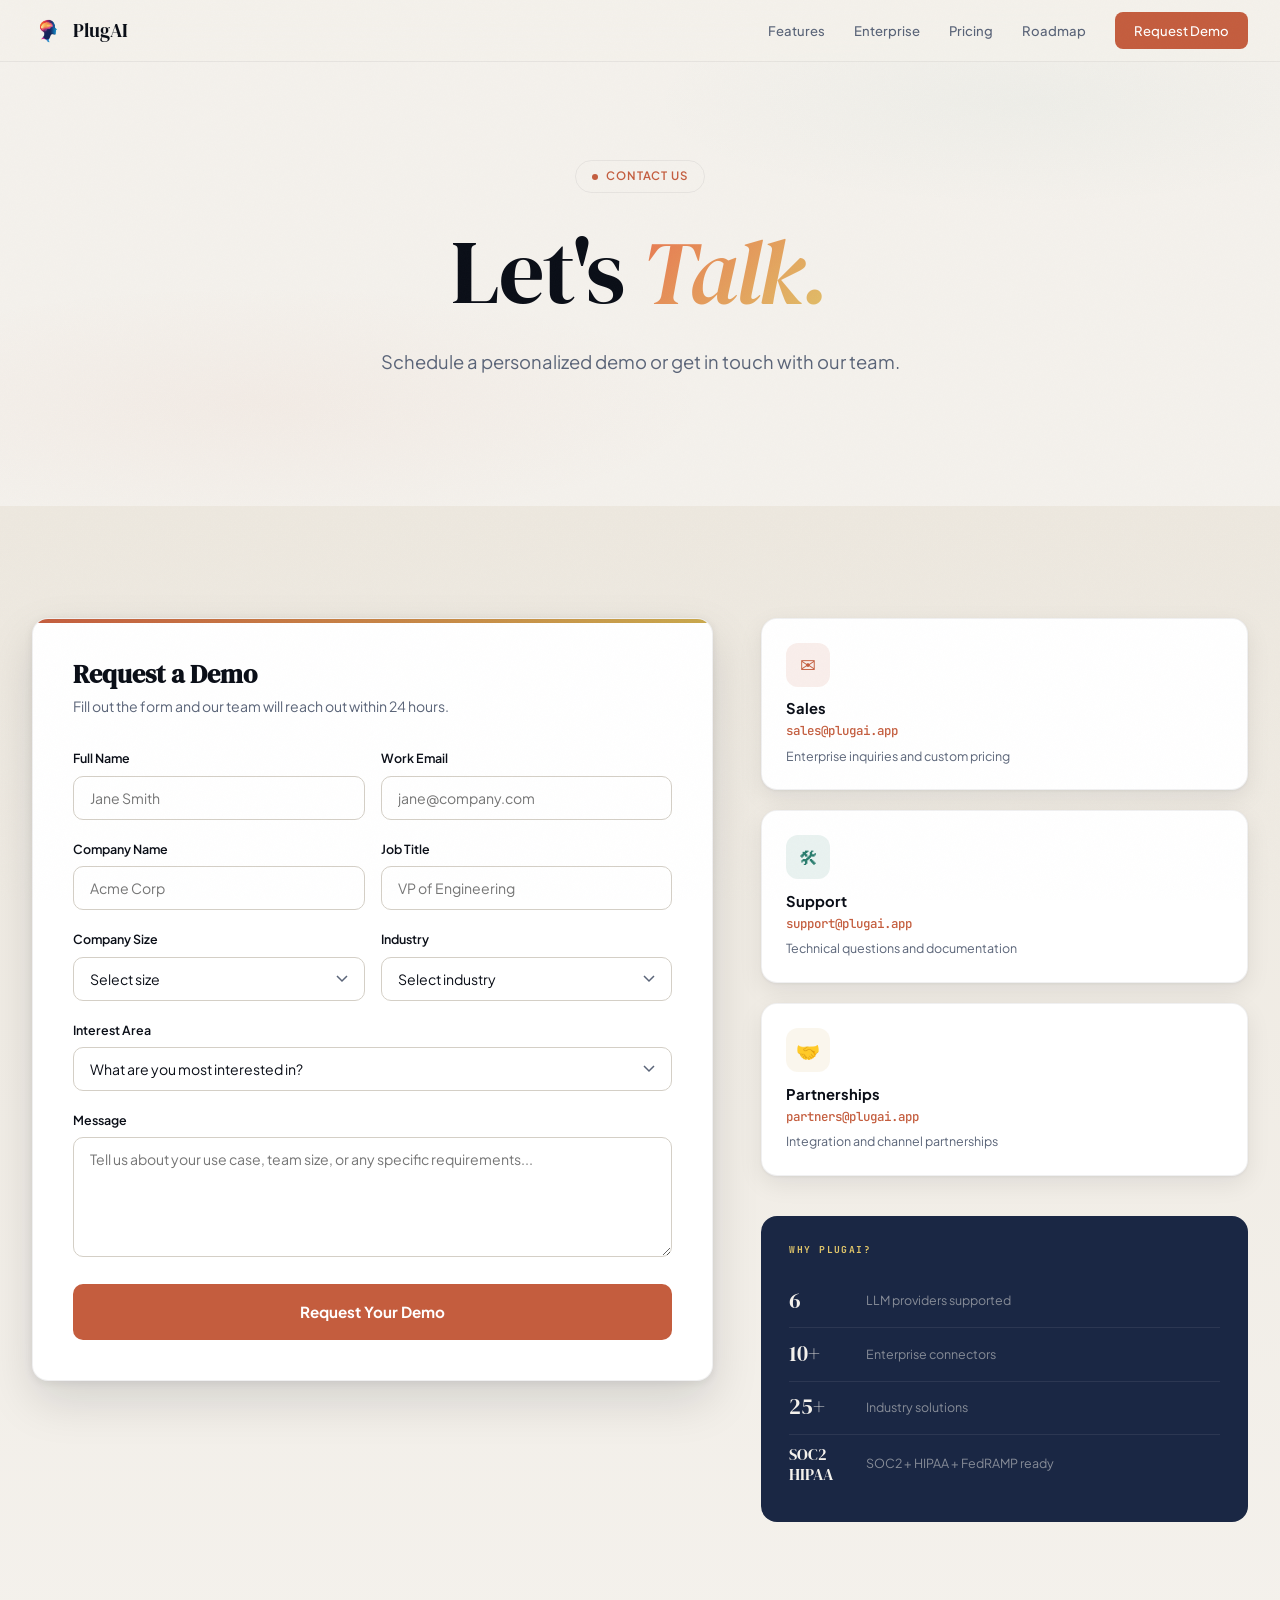
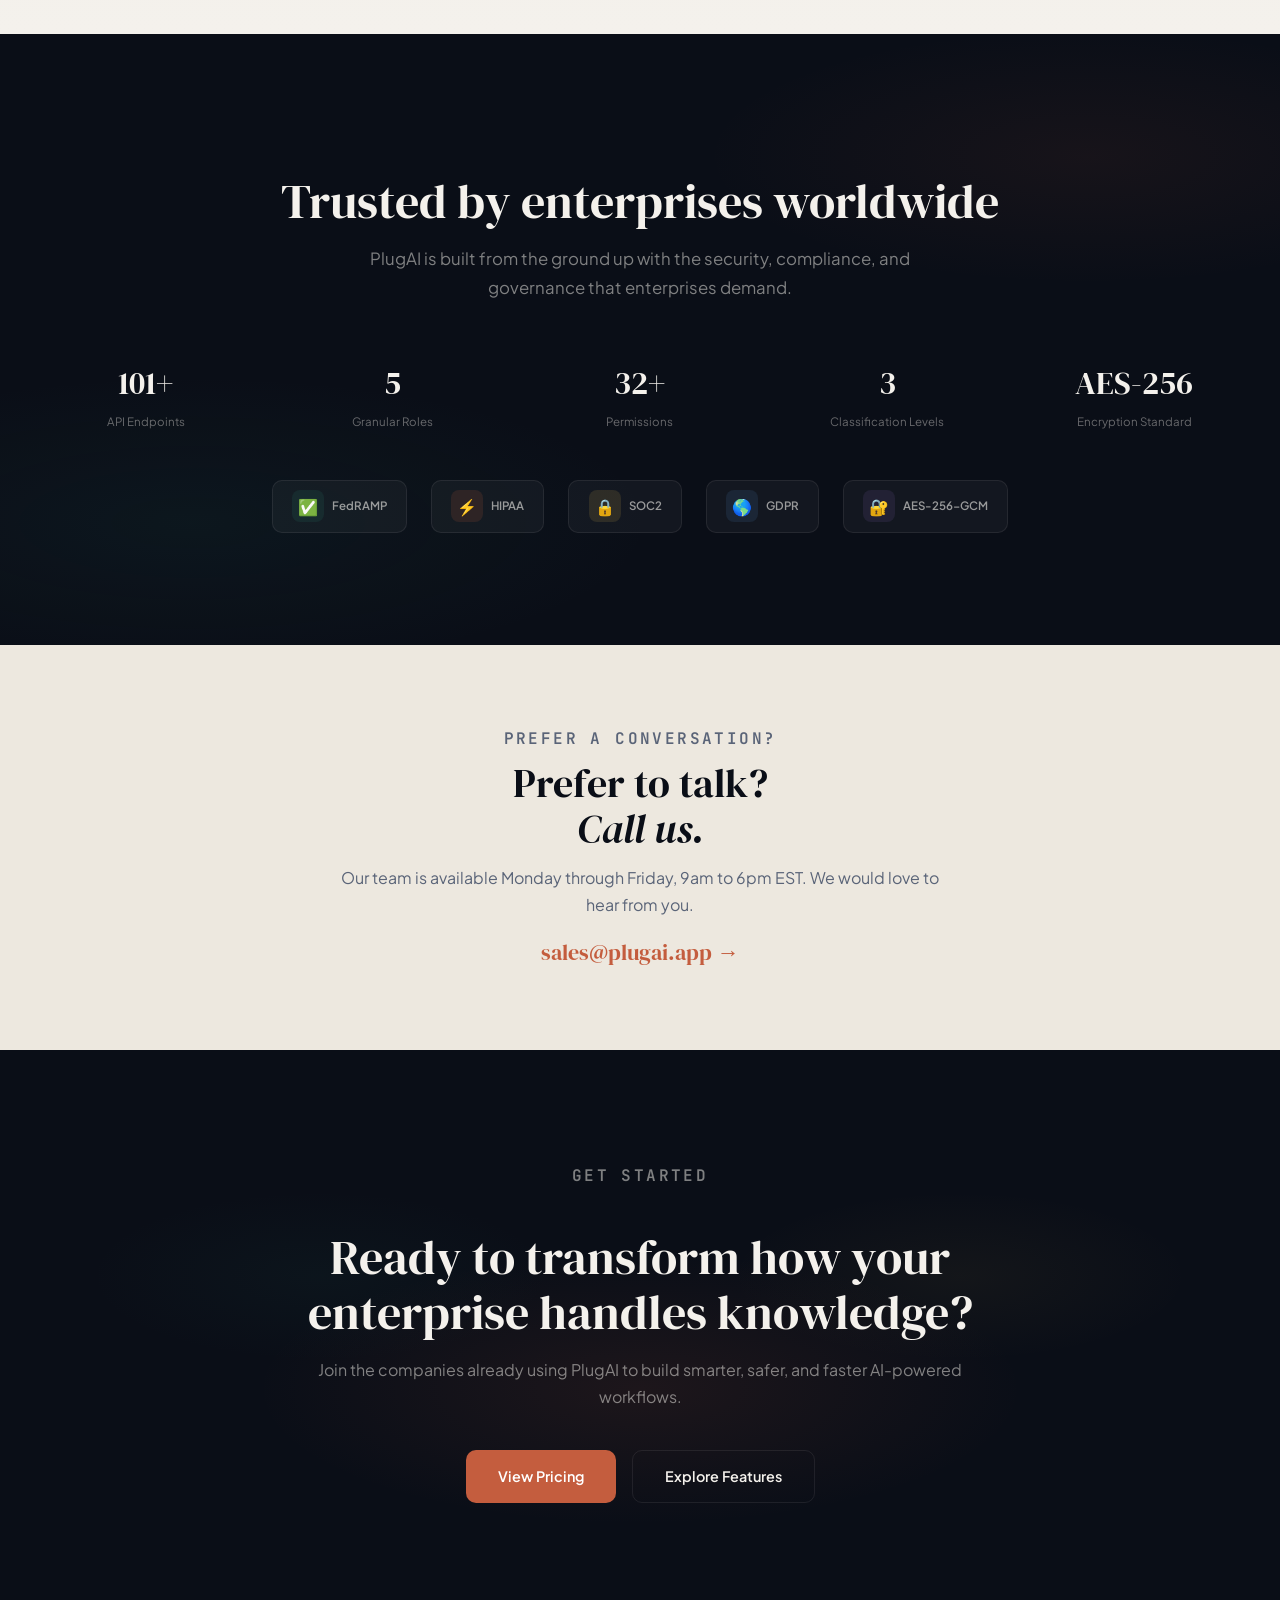
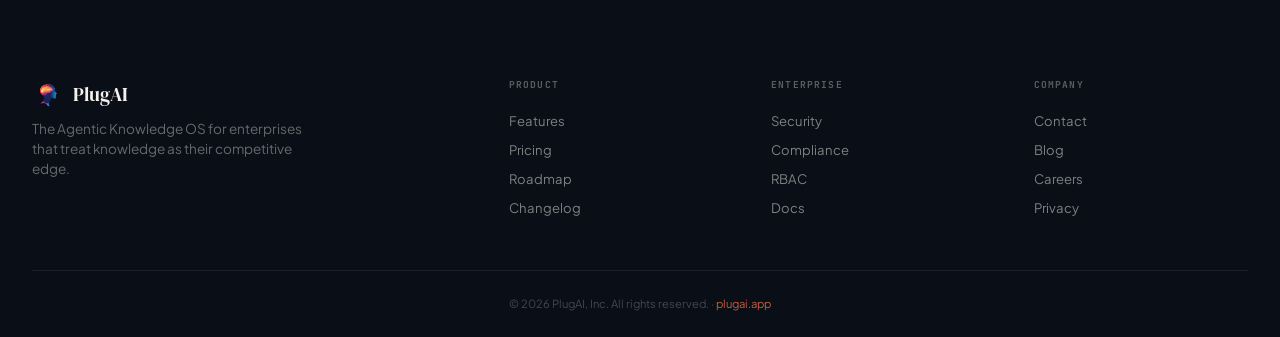
==== commit ae8f0d5b: "Add favicon and web manifest across all pages Generated favicon sizes (16, 32, 180, 192, 512) from p" ====
--- a/contact.html
+++ b/contact.html
@@ -7,6 +7,11 @@
 <link rel="preconnect" href="https://fonts.googleapis.com">
 <link rel="preconnect" href="https://fonts.gstatic.com" crossorigin>
 <link href="https://fonts.googleapis.com/css2?family=DM+Serif+Display:ital@0;1&family=JetBrains+Mono:wght@400;500;600&family=Plus+Jakarta+Sans:wght@300;400;500;600;700;800&display=swap" rel="stylesheet">
+<link rel="apple-touch-icon" sizes="180x180" href="apple-touch-icon.png">
+<link rel="icon" type="image/png" sizes="32x32" href="favicon-32x32.png">
+<link rel="icon" type="image/png" sizes="16x16" href="favicon-16x16.png">
+<link rel="manifest" href="site.webmanifest">
+<meta name="theme-color" content="#0a0f1a">
 <link rel="stylesheet" href="style.css">
 <style>
 /* PAGE-SPECIFIC: Contact & Demo */
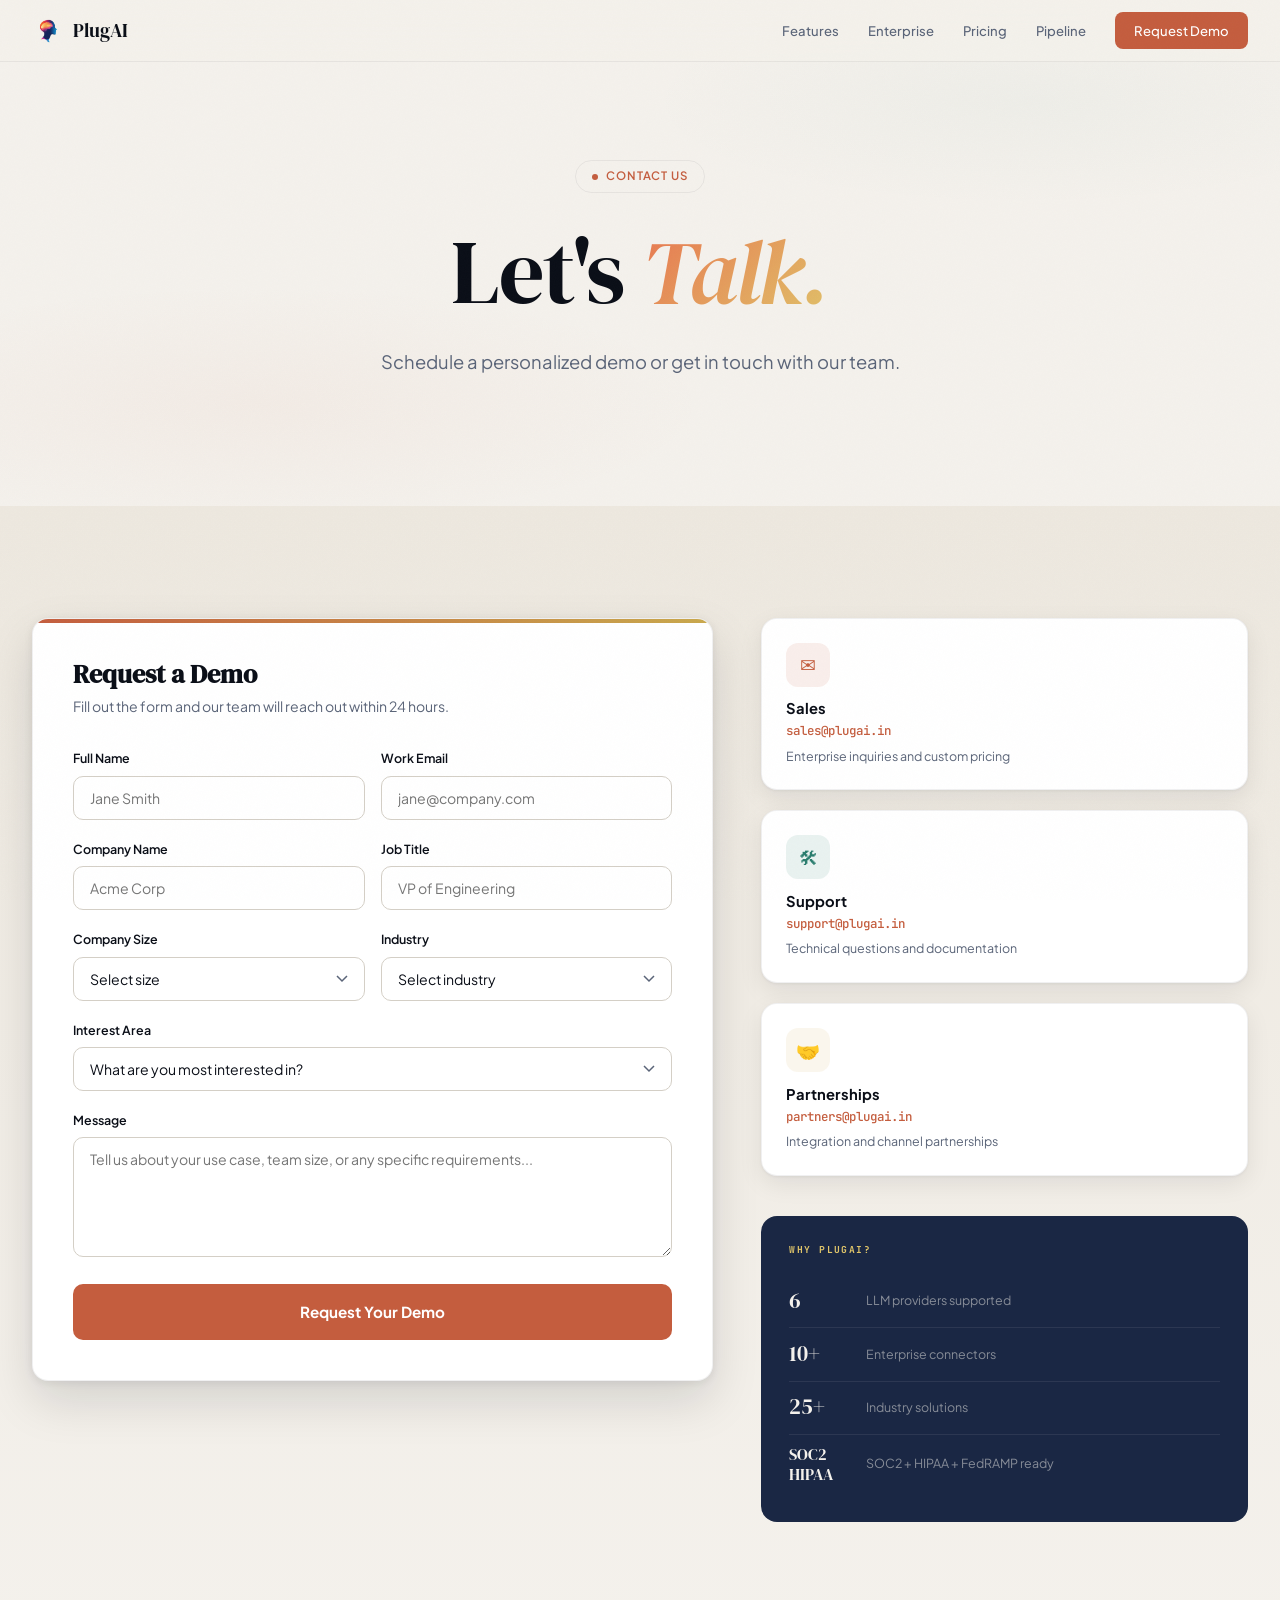
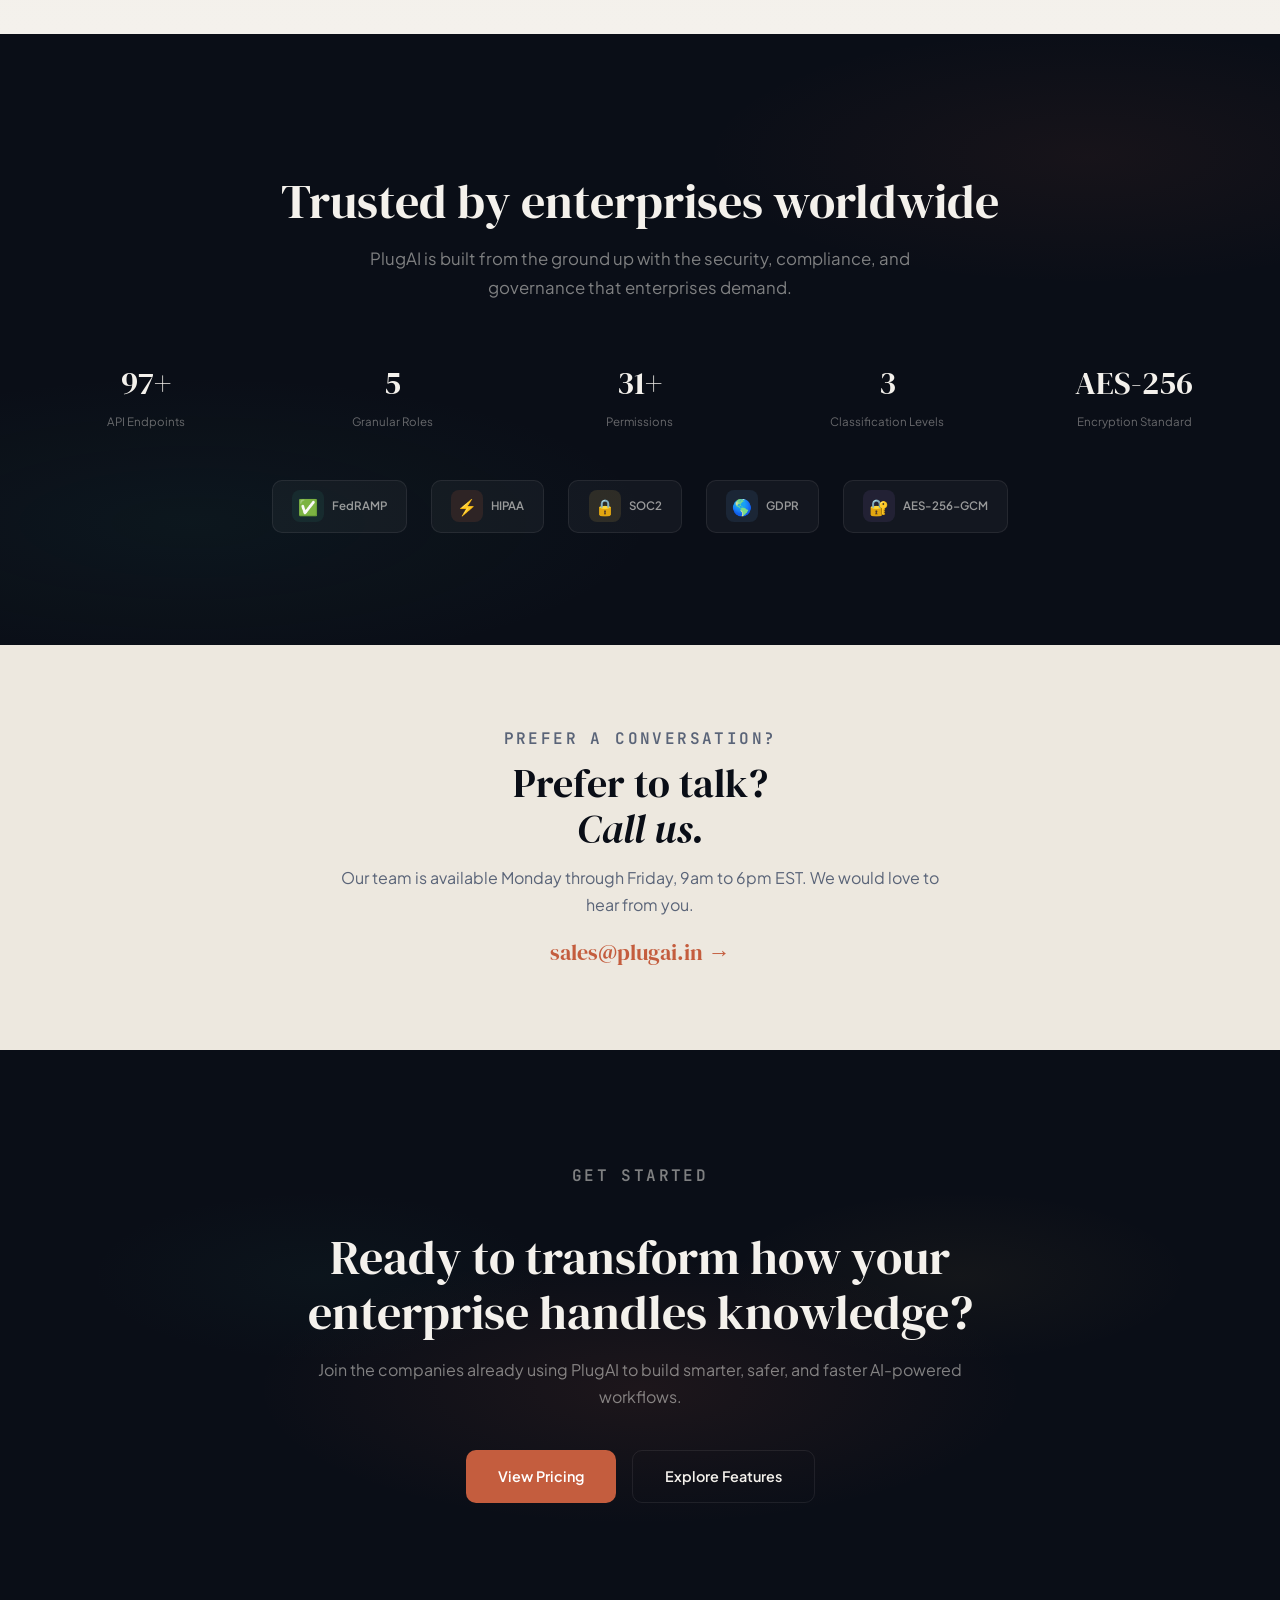
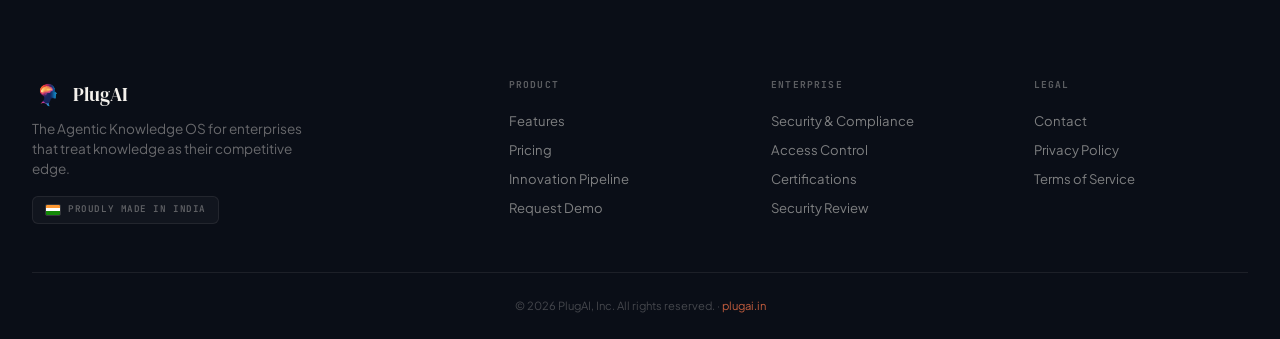
==== commit b7447c05: "Enterprise-only redesign: pricing, trust signals, legal pages, Make in India - Replaced homepage sta" ====
--- a/contact.html
+++ b/contact.html
@@ -203,7 +203,7 @@
     <a href="index.html" class="nav-brand"><div class="nav-mark"><img src="plugai-logo.png" alt="PlugAI"></div><span>PlugAI</span></a>
     <div class="nav-menu" id="navMenu">
       <a href="features.html">Features</a><a href="enterprise.html">Enterprise</a>
-      <a href="pricing.html">Pricing</a><a href="roadmap.html">Roadmap</a>
+      <a href="pricing.html">Pricing</a><a href="roadmap.html">Pipeline</a>
       <a href="contact.html" class="nav-cta">Request Demo</a>
     </div>
     <button class="nav-toggle" id="navToggle" aria-label="Menu"><span></span><span></span><span></span></button>
@@ -305,7 +305,7 @@
         <div class="contact-card rv">
           <div class="contact-card-icon" style="background:rgba(196,93,62,.1);color:var(--accent);">&#9993;</div>
           <h4>Sales</h4>
-          <a href="mailto:sales@plugai.app" class="contact-email">sales@plugai.app</a>
+          <a href="mailto:sales@plugai.in" class="contact-email">sales@plugai.in</a>
           <p class="contact-desc">Enterprise inquiries and custom pricing</p>
         </div>
 
@@ -313,7 +313,7 @@
         <div class="contact-card rv">
           <div class="contact-card-icon" style="background:rgba(42,125,110,.1);color:var(--teal);">&#128736;</div>
           <h4>Support</h4>
-          <a href="mailto:support@plugai.app" class="contact-email">support@plugai.app</a>
+          <a href="mailto:support@plugai.in" class="contact-email">support@plugai.in</a>
           <p class="contact-desc">Technical questions and documentation</p>
         </div>
 
@@ -321,7 +321,7 @@
         <div class="contact-card rv">
           <div class="contact-card-icon" style="background:rgba(201,168,76,.1);color:var(--gold);">&#129309;</div>
           <h4>Partnerships</h4>
-          <a href="mailto:partners@plugai.app" class="contact-email">partners@plugai.app</a>
+          <a href="mailto:partners@plugai.in" class="contact-email">partners@plugai.in</a>
           <p class="contact-desc">Integration and channel partnerships</p>
         </div>
 
@@ -414,7 +414,7 @@
     <p class="label">Prefer a conversation?</p>
     <h2>Prefer to talk?<br><em style="font-style:italic;">Call us.</em></h2>
     <p>Our team is available Monday through Friday, 9am to 6pm EST. We would love to hear from you.</p>
-    <a href="mailto:sales@plugai.app" class="call-phone">sales@plugai.app &rarr;</a>
+    <a href="mailto:sales@plugai.in" class="call-phone">sales@plugai.in &rarr;</a>
   </div>
 </section>
 
@@ -440,31 +440,34 @@
         <span style="color:var(--paper);">PlugAI</span>
       </a>
       <p>The Agentic Knowledge OS for enterprises that treat knowledge as their competitive edge.</p>
+      <div class="footer-mii">
+        <span class="footer-mii-flag" aria-hidden="true"><span class="saffron"></span><span class="white"></span><span class="green"></span></span>
+        <span>Proudly Made in India</span>
+      </div>
     </div>
     <div class="footer-col">
       <h4>Product</h4>
       <a href="features.html">Features</a>
       <a href="pricing.html">Pricing</a>
-      <a href="roadmap.html">Roadmap</a>
-      <a href="#">Changelog</a>
+      <a href="roadmap.html">Innovation Pipeline</a>
+      <a href="contact.html">Request Demo</a>
     </div>
     <div class="footer-col">
       <h4>Enterprise</h4>
-      <a href="enterprise.html">Security</a>
-      <a href="enterprise.html">Compliance</a>
-      <a href="enterprise.html">RBAC</a>
-      <a href="#">Docs</a>
+      <a href="enterprise.html">Security &amp; Compliance</a>
+      <a href="enterprise.html#rbac">Access Control</a>
+      <a href="enterprise.html#compliance">Certifications</a>
+      <a href="contact.html">Security Review</a>
     </div>
     <div class="footer-col">
-      <h4>Company</h4>
+      <h4>Legal</h4>
       <a href="contact.html">Contact</a>
-      <a href="#">Blog</a>
-      <a href="#">Careers</a>
-      <a href="#">Privacy</a>
+      <a href="privacy.html">Privacy Policy</a>
+      <a href="terms.html">Terms of Service</a>
     </div>
   </div>
   <div class="footer-bottom">
-    <p>&copy; 2026 PlugAI, Inc. All rights reserved. &middot; <span>plugai.app</span></p>
+    <p>&copy; 2026 PlugAI, Inc. All rights reserved. &middot; <span>plugai.in</span></p>
   </div>
 </footer>
 
--- a/style.css
+++ b/style.css
@@ -553,6 +553,35 @@
 }
 .footer-bottom span{color:var(--accent);}
 
+/* ─── MAKE IN INDIA ─── */
+.footer-mii{
+  display:inline-flex;align-items:center;gap:.45rem;
+  margin-top:1rem;
+  font-family:'JetBrains Mono',monospace;font-size:.58rem;
+  font-weight:600;letter-spacing:.06em;text-transform:uppercase;
+  color:rgba(244,241,236,.35);
+  padding:.35rem .75rem;border-radius:6px;
+  border:1px solid rgba(244,241,236,.08);
+  background:rgba(244,241,236,.03);
+  transition:all .3s;
+}
+.footer-mii:hover{
+  color:rgba(244,241,236,.6);
+  border-color:rgba(244,241,236,.12);
+}
+.footer-mii-flag{
+  /* Inline tricolor bar */
+  display:inline-flex;flex-direction:column;
+  width:16px;height:12px;border-radius:2px;overflow:hidden;flex-shrink:0;
+  border:1px solid rgba(244,241,236,.15);
+}
+.footer-mii-flag span{
+  flex:1;display:block;
+}
+.footer-mii-flag .saffron{background:#FF9933;}
+.footer-mii-flag .white{background:#FFFFFF;position:relative;}
+.footer-mii-flag .green{background:#138808;}
+
 /* ─── CTA SECTION ─── */
 .cta-section{
   background:var(--ink);padding:7rem 2rem;text-align:center;
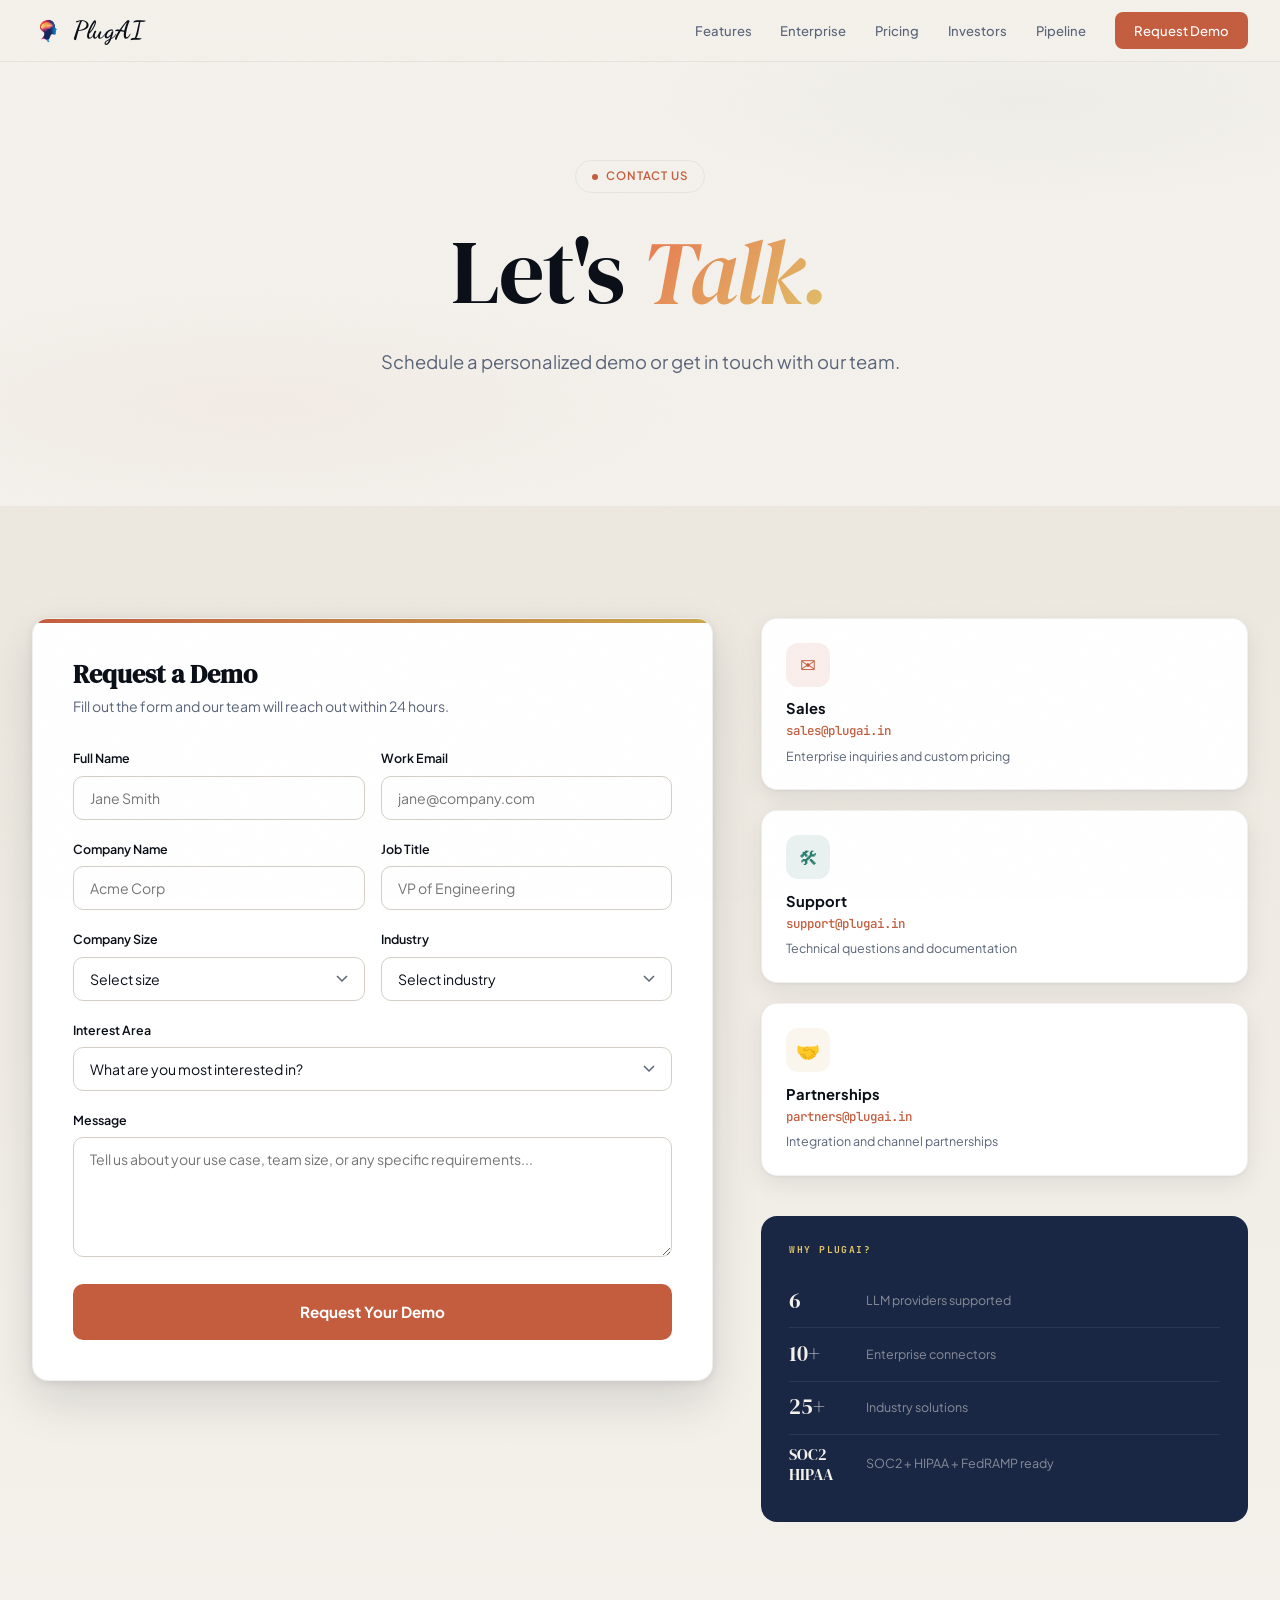
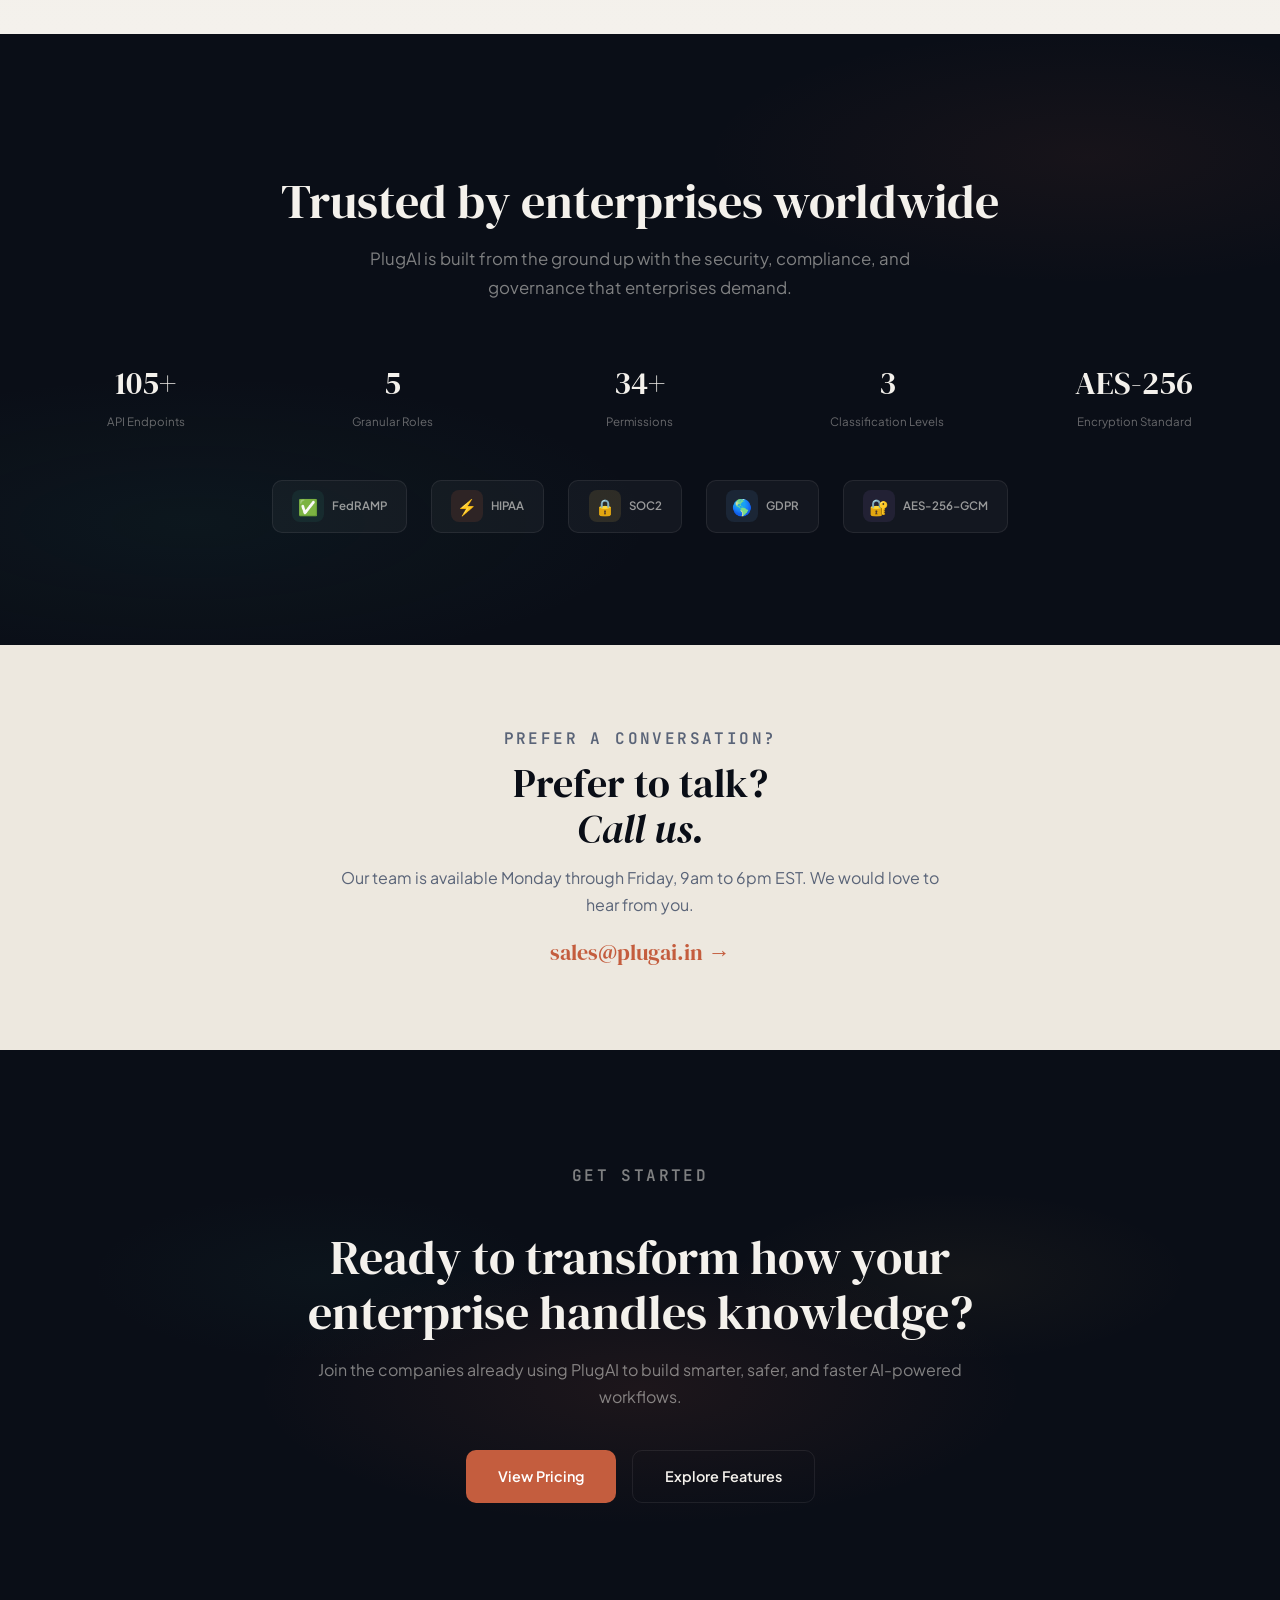
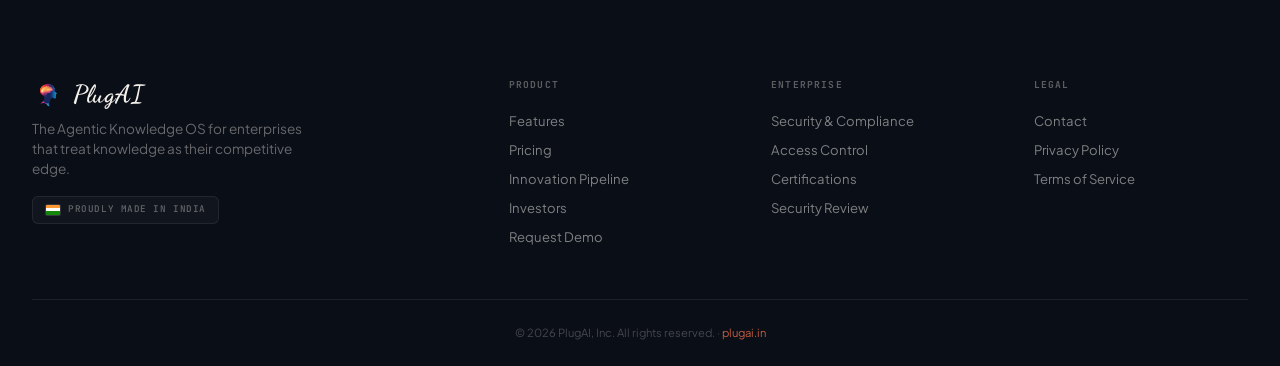
==== commit 7333251a: "Add Investors page and nav link across all pages - Copied pitch-deck.html as investors.html (self-co" ====
--- a/contact.html
+++ b/contact.html
@@ -203,7 +203,7 @@
     <a href="index.html" class="nav-brand"><div class="nav-mark"><img src="plugai-logo.png" alt="PlugAI"></div><span>PlugAI</span></a>
     <div class="nav-menu" id="navMenu">
       <a href="features.html">Features</a><a href="enterprise.html">Enterprise</a>
-      <a href="pricing.html">Pricing</a><a href="roadmap.html">Pipeline</a>
+      <a href="pricing.html">Pricing</a><a href="investors.html">Investors</a><a href="roadmap.html">Pipeline</a>
       <a href="contact.html" class="nav-cta">Request Demo</a>
     </div>
     <button class="nav-toggle" id="navToggle" aria-label="Menu"><span></span><span></span><span></span></button>
@@ -450,6 +450,7 @@
       <a href="features.html">Features</a>
       <a href="pricing.html">Pricing</a>
       <a href="roadmap.html">Innovation Pipeline</a>
+      <a href="investors.html">Investors</a>
       <a href="contact.html">Request Demo</a>
     </div>
     <div class="footer-col">
--- a/style.css
+++ b/style.css
@@ -2,6 +2,8 @@
    PLUGAI — Shared Design System
    Aesthetic: Editorial Luxury · Warm Cement + Dark Navy
    ═══════════════════════════════════════════════════════ */
+
+@import url('https://fonts.googleapis.com/css2?family=Dancing+Script:wght@700&display=swap');
 
 /* ─── TOKENS ─── */
 :root {
@@ -73,7 +75,8 @@
 }
 .nav-mark img{width:100%;height:100%;object-fit:cover;}
 .nav-brand span{
-  font-family:'DM Serif Display',serif;font-size:1.2rem;
+  font-family:'Dancing Script',cursive;font-weight:700;
+  font-size:1.55rem;line-height:1;letter-spacing:.01em;
 }
 .nav-menu{display:flex;align-items:center;gap:1.8rem;}
 .nav-menu a{font-size:.82rem;font-weight:500;transition:color .2s;}
@@ -103,6 +106,19 @@
 .serif{font-family:'DM Serif Display',serif;font-weight:400;}
 .mono{font-family:'JetBrains Mono',monospace;}
 h1,h2,h3,h4,h5,h6{line-height:1.2;}
+
+/* ─── SCRIPT TERMS — cursive brand words ─── */
+.script-term{
+  font-family:'Dancing Script',cursive;font-weight:700;
+  font-size:1.13em;
+  display:inline-block;
+  /* Enough room for Dancing Script descenders (g, y, p) */
+  line-height:1.15;
+  vertical-align:middle;
+  letter-spacing:-.01em;
+  padding-bottom:.12em;
+  overflow:visible;
+}
 
 .label{
   font-family:'JetBrains Mono',monospace;font-size:.68rem;font-weight:600;
